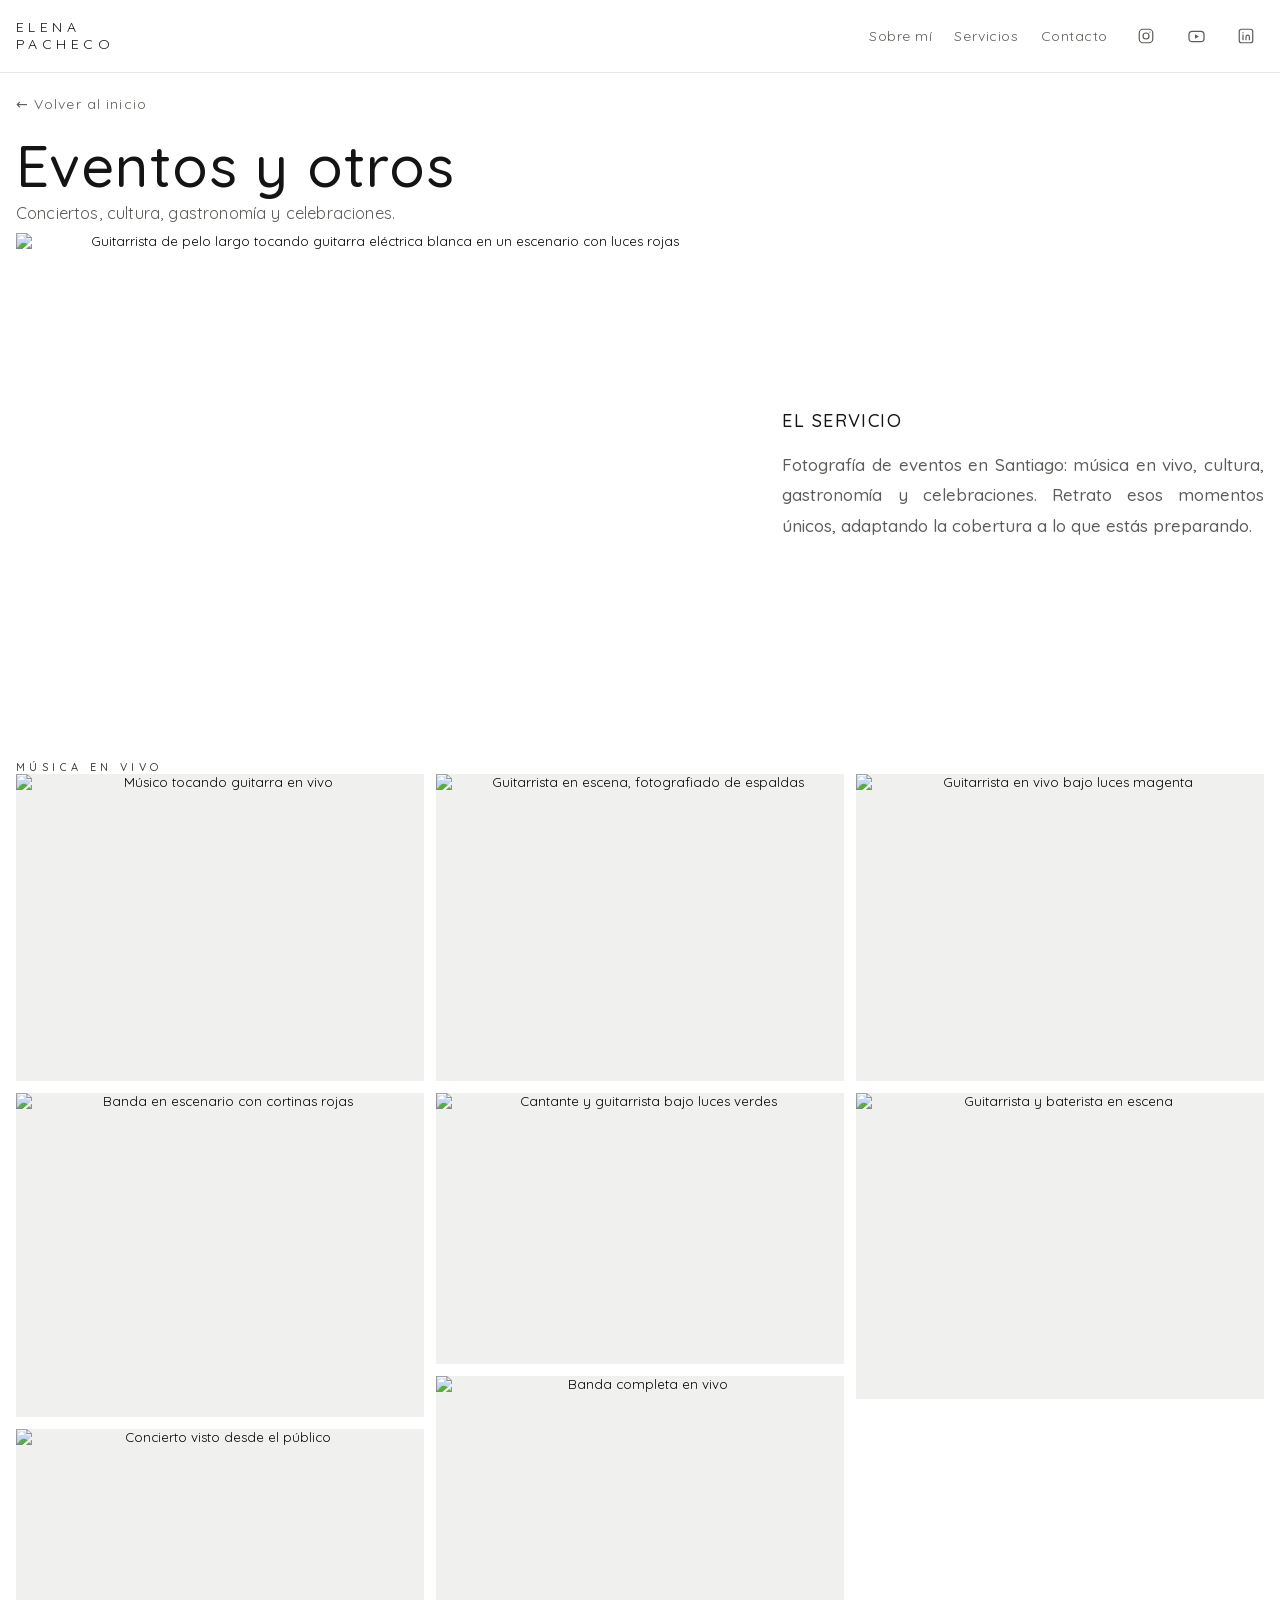
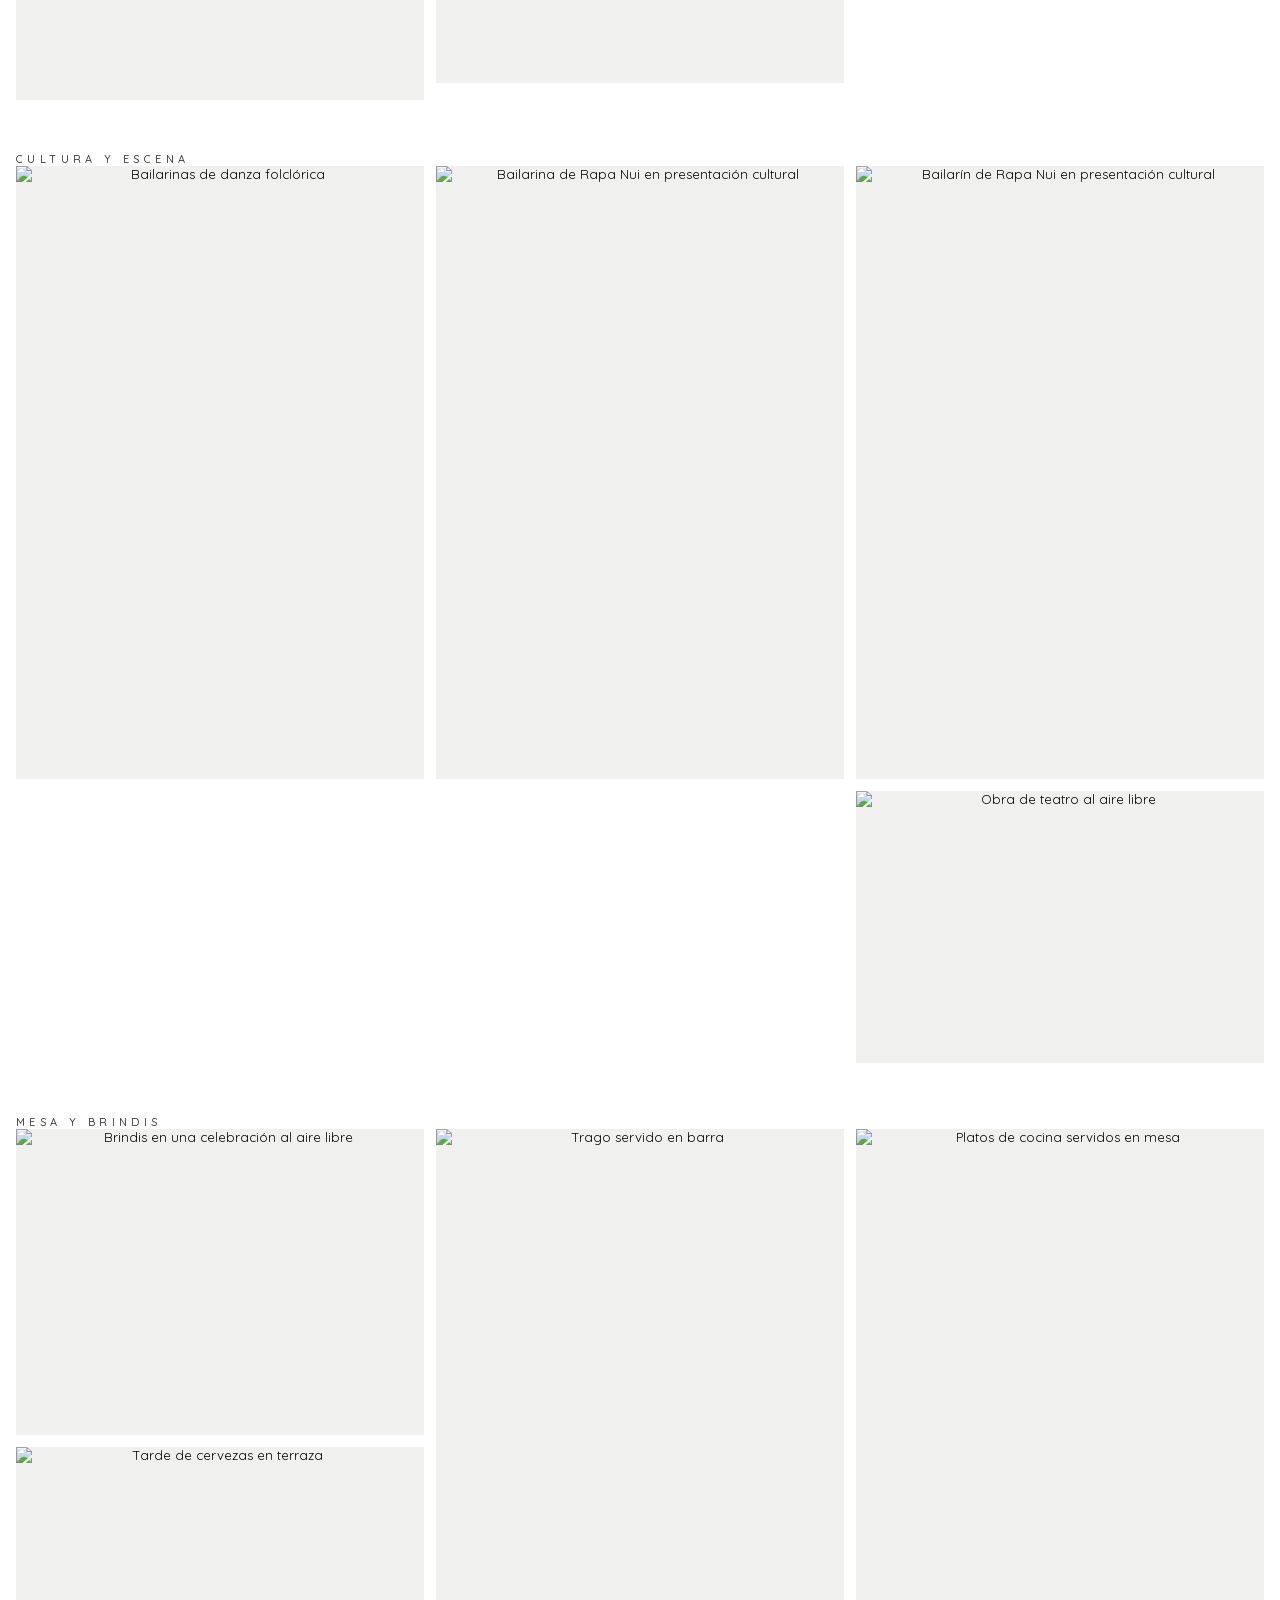
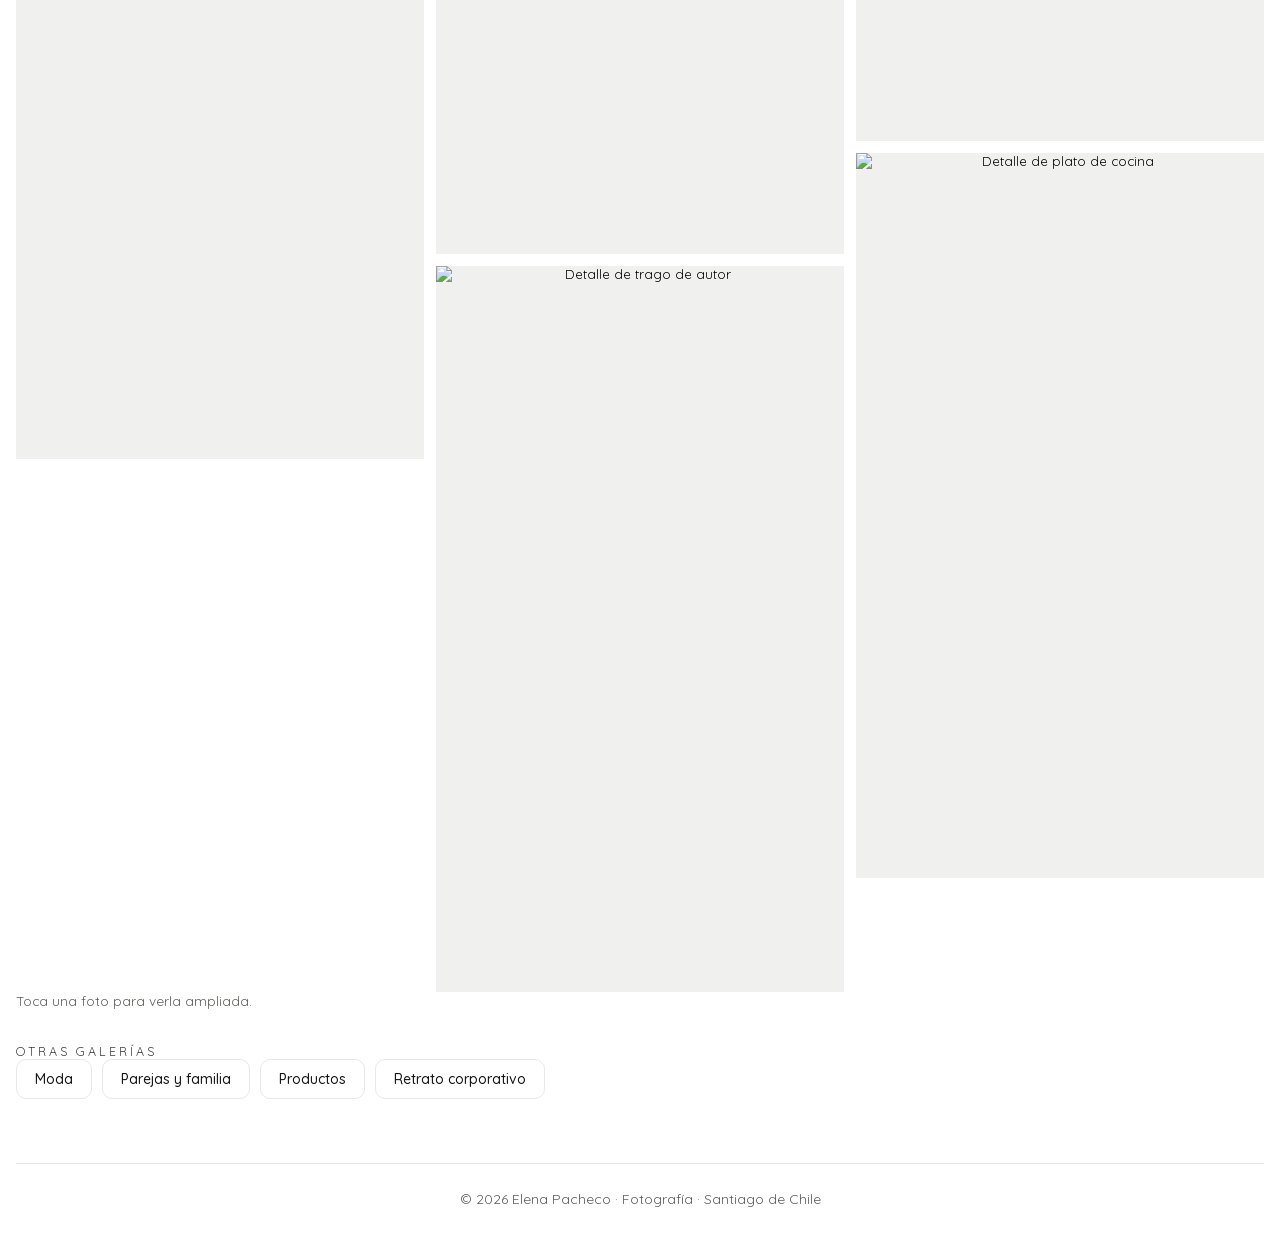
==== eventos.html @ 60c24202 "Add files via upload" ====
<!DOCTYPE html>
<html lang="es">
<head>
<meta charset="utf-8">
<meta name="viewport" content="width=device-width, initial-scale=1">
<title>Elena Pacheco - Fotografía & Video</title>
<link rel="stylesheet" href="style.css">
</head>
<body>
<div class="sitio">
<span class="solo-lectores">Elena Pacheco - Fotografía &amp; Video</span>
<header class="site-header">
    <a class="brand" href="index.html">ELENA<br>PACHECO</a>
    <nav class="site-nav" aria-label="Secciones">
        <a href="index.html#sobre-mi">Sobre mí</a>
        <a href="index.html#servicios">Servicios</a>
        <a href="index.html#contacto">Contacto</a>
    </nav>
    <div class="sociales">
        <a href="https://www.instagram.com/byele.studio/" target="_blank" rel="noreferrer" aria-label="Instagram de Elena (@byele.studio)"><svg width="18" height="18" viewBox="0 0 24 24" fill="none" stroke="currentColor" stroke-width="1.6" aria-hidden="true"><rect x="3" y="3" width="18" height="18" rx="5"/><circle cx="12" cy="12" r="4"/><circle cx="17.2" cy="6.8" r="0.9" fill="currentColor" stroke="none"/></svg></a>
        <a href="https://www.youtube.com/" target="_blank" rel="noreferrer" aria-label="YouTube de Elena"><svg width="19" height="19" viewBox="0 0 24 24" fill="none" stroke="currentColor" stroke-width="1.6" aria-hidden="true"><rect x="2.5" y="5.5" width="19" height="13" rx="4"/><path d="M10.2 9.3v5.4l4.8-2.7z" fill="currentColor" stroke="none"/></svg></a>
        <a href="https://www.linkedin.com/" target="_blank" rel="noreferrer" aria-label="LinkedIn de Elena"><svg width="18" height="18" viewBox="0 0 24 24" fill="none" stroke="currentColor" stroke-width="1.6" aria-hidden="true"><rect x="3" y="3" width="18" height="18" rx="3"/><path d="M8 10.4V17M8 7.6v.1M12 17v-3.6c0-1.5 1-2.5 2.3-2.5s2.2 1 2.2 2.5V17" stroke-linecap="round"/></svg></a>
    </div>
</header>

<main>
<section class="seccion galeria">
    <a class="volver" href="index.html">← Volver al inicio</a>
    <h2 class="galeria-titulo">Eventos y otros</h2>
    <p class="galeria-lema">Conciertos, cultura, gastronomía y celebraciones.</p>
    <div class="galeria-top">
        <button type="button" class="galeria-portada" data-idx="0" aria-label="Ampliar foto principal de Eventos y otros">
            <img src="photos/eventos-portada.jpg" alt="Guitarrista de pelo largo tocando guitarra eléctrica blanca en un escenario con luces rojas" width="2000" height="1333">
        </button>
        <div class="galeria-texto">
            <p class="etiqueta">El servicio</p>
            <p>Fotografía de eventos en Santiago: música en vivo, cultura, gastronomía y celebraciones. Retrato esos momentos únicos, adaptando la cobertura a lo que estás preparando.</p>
        </div>
    </div>
    <div class="collage-grupo">
        <h3 class="galeria-subtitulo">Música en vivo</h3>
        <div class="collage-grid collage-grid--var">
            <button type="button" class="collage-foto cs-a" data-idx="1" aria-label="Ampliar foto 2 de Eventos y otros"><img src="photos/eventos-real-01.jpg" alt="Músico tocando guitarra en vivo" width="1400" height="1051" loading="lazy"></button>
            <button type="button" class="collage-foto cs-b" data-idx="2" aria-label="Ampliar foto 3 de Eventos y otros"><img src="photos/eventos-real-02.jpg" alt="Banda en escenario con cortinas rojas" width="1400" height="1112" loading="lazy"></button>
            <button type="button" class="collage-foto cs-a" data-idx="3" aria-label="Ampliar foto 4 de Eventos y otros"><img src="photos/eventos-real-03.jpg" alt="Concierto visto desde el público" width="1400" height="933" loading="lazy"></button>
            <button type="button" class="collage-foto cs-b" data-idx="4" aria-label="Ampliar foto 5 de Eventos y otros"><img src="photos/eventos-real-04.jpg" alt="Guitarrista en escena, fotografiado de espaldas" width="1400" height="1051" loading="lazy"></button>
            <button type="button" class="collage-foto cs-a" data-idx="5" aria-label="Ampliar foto 6 de Eventos y otros"><img src="photos/eventos-real-05.jpg" alt="Cantante y guitarrista bajo luces verdes" width="1400" height="933" loading="lazy"></button>
            <button type="button" class="collage-foto cs-b" data-idx="6" aria-label="Ampliar foto 7 de Eventos y otros"><img src="photos/eventos-real-06.jpg" alt="Banda completa en vivo" width="1400" height="1051" loading="lazy"></button>
            <button type="button" class="collage-foto cs-a" data-idx="7" aria-label="Ampliar foto 8 de Eventos y otros"><img src="photos/eventos-real-07.jpg" alt="Guitarrista en vivo bajo luces magenta" width="1400" height="1051" loading="lazy"></button>
            <button type="button" class="collage-foto cs-b" data-idx="8" aria-label="Ampliar foto 9 de Eventos y otros"><img src="photos/eventos-real-08.jpg" alt="Guitarrista y baterista en escena" width="1400" height="1051" loading="lazy"></button>
        </div>
    </div>
    <div class="collage-grupo">
        <h3 class="galeria-subtitulo">Cultura y escena</h3>
        <div class="collage-grid collage-grid--var">
            <button type="button" class="collage-foto cs-a" data-idx="9" aria-label="Ampliar foto 10 de Eventos y otros"><img src="photos/eventos-real-13.jpg" alt="Bailarinas de danza folclórica" width="933" height="1400" loading="lazy"></button>
            <button type="button" class="collage-foto cs-b" data-idx="10" aria-label="Ampliar foto 11 de Eventos y otros"><img src="photos/eventos-real-14.jpg" alt="Bailarina de Rapa Nui en presentación cultural" width="933" height="1400" loading="lazy"></button>
            <button type="button" class="collage-foto cs-a" data-idx="11" aria-label="Ampliar foto 12 de Eventos y otros"><img src="photos/eventos-real-15.jpg" alt="Bailarín de Rapa Nui en presentación cultural" width="933" height="1400" loading="lazy"></button>
            <button type="button" class="collage-foto cs-b" data-idx="12" aria-label="Ampliar foto 13 de Eventos y otros"><img src="photos/eventos-real-16.jpg" alt="Obra de teatro al aire libre" width="1400" height="933" loading="lazy"></button>
        </div>
    </div>
    <div class="collage-grupo">
        <h3 class="galeria-subtitulo">Mesa y brindis</h3>
        <div class="collage-grid collage-grid--var">
            <button type="button" class="collage-foto cs-a" data-idx="13" aria-label="Ampliar foto 14 de Eventos y otros"><img src="photos/eventos-real-09.jpg" alt="Brindis en una celebración al aire libre" width="1400" height="1051" loading="lazy"></button>
            <button type="button" class="collage-foto cs-b" data-idx="14" aria-label="Ampliar foto 15 de Eventos y otros"><img src="photos/eventos-real-10.jpg" alt="Tarde de cervezas en terraza" width="933" height="1400" loading="lazy"></button>
            <button type="button" class="collage-foto cs-a" data-idx="15" aria-label="Ampliar foto 16 de Eventos y otros"><img src="photos/eventos-real-11.jpg" alt="Trago servido en barra" width="787" height="1400" loading="lazy"></button>
            <button type="button" class="collage-foto cs-b" data-idx="16" aria-label="Ampliar foto 17 de Eventos y otros"><img src="photos/eventos-real-12.jpg" alt="Detalle de trago de autor" width="787" height="1400" loading="lazy"></button>
            <button type="button" class="collage-foto cr-2a" data-idx="17" aria-label="Ampliar foto 18 de Eventos y otros"><img src="photos/eventos-real-17.jpg" alt="Platos de cocina servidos en mesa" width="933" height="1400" loading="lazy"></button>
            <button type="button" class="collage-foto cr-2b" data-idx="18" aria-label="Ampliar foto 19 de Eventos y otros"><img src="photos/eventos-real-18.jpg" alt="Detalle de plato de cocina" width="788" height="1400" loading="lazy"></button>
        </div>
    </div>
    <p class="caption">Toca una foto para verla ampliada.</p>
    <div class="otras">
        <p class="etiqueta">Otras galerías</p>
        <div class="otras-links">
            <a class="file-button is-compact" data-variant="secondary" href="moda.html">Moda</a>
            <a class="file-button is-compact" data-variant="secondary" href="parejas-y-familia.html">Parejas y familia</a>
            <a class="file-button is-compact" data-variant="secondary" href="productos.html">Productos</a>
            <a class="file-button is-compact" data-variant="secondary" href="retrato-corporativo.html">Retrato corporativo</a>
        </div>
    </div>
</section>
<script>window.GALERIA_FOTOS = [{"src": "photos/eventos-portada.jpg", "alt": "Guitarrista de pelo largo tocando guitarra eléctrica blanca en un escenario con luces rojas"}, {"src": "photos/eventos-real-01.jpg", "alt": "Músico tocando guitarra en vivo"}, {"src": "photos/eventos-real-02.jpg", "alt": "Banda en escenario con cortinas rojas"}, {"src": "photos/eventos-real-03.jpg", "alt": "Concierto visto desde el público"}, {"src": "photos/eventos-real-04.jpg", "alt": "Guitarrista en escena, fotografiado de espaldas"}, {"src": "photos/eventos-real-05.jpg", "alt": "Cantante y guitarrista bajo luces verdes"}, {"src": "photos/eventos-real-06.jpg", "alt": "Banda completa en vivo"}, {"src": "photos/eventos-real-07.jpg", "alt": "Guitarrista en vivo bajo luces magenta"}, {"src": "photos/eventos-real-08.jpg", "alt": "Guitarrista y baterista en escena"}, {"src": "photos/eventos-real-13.jpg", "alt": "Bailarinas de danza folclórica"}, {"src": "photos/eventos-real-14.jpg", "alt": "Bailarina de Rapa Nui en presentación cultural"}, {"src": "photos/eventos-real-15.jpg", "alt": "Bailarín de Rapa Nui en presentación cultural"}, {"src": "photos/eventos-real-16.jpg", "alt": "Obra de teatro al aire libre"}, {"src": "photos/eventos-real-09.jpg", "alt": "Brindis en una celebración al aire libre"}, {"src": "photos/eventos-real-10.jpg", "alt": "Tarde de cervezas en terraza"}, {"src": "photos/eventos-real-11.jpg", "alt": "Trago servido en barra"}, {"src": "photos/eventos-real-12.jpg", "alt": "Detalle de trago de autor"}, {"src": "photos/eventos-real-17.jpg", "alt": "Platos de cocina servidos en mesa"}, {"src": "photos/eventos-real-18.jpg", "alt": "Detalle de plato de cocina"}]; window.GALERIA_NOMBRE = "Eventos y otros";</script>
</main>

<footer class="pie">© 2026 Elena Pacheco · Fotografía · Santiago de Chile</footer>
</div>
<script src="app.js"></script>
</body>
</html>
---- style.css ----
@font-face { font-family: 'Quicksand'; font-style: normal; font-weight: 300; font-display: swap; src: url('./fonts/quicksand-300.woff2') format('woff2'); }
@font-face { font-family: 'Quicksand'; font-style: normal; font-weight: 400; font-display: swap; src: url('./fonts/quicksand-400.woff2') format('woff2'); }
@font-face { font-family: 'Quicksand'; font-style: normal; font-weight: 500; font-display: swap; src: url('./fonts/quicksand-500.woff2') format('woff2'); }
@font-face { font-family: 'Quicksand'; font-style: normal; font-weight: 600; font-display: swap; src: url('./fonts/quicksand-600.woff2') format('woff2'); }
/* Elena Pacheco — maqueta de portafolio. Tema claro, minimalista y elegante (a pedido de Elena). */
:root {
    --ds-page: #ffffff;
    --ds-raised: #ffffff;
    --ds-ink: #141414;
    --ds-ink-2: #5c5c58;
    --ds-ink-3: #94948e;
    --ds-ink-4: #c9c9c3;
    --ds-hairline: #e8e8e4;
    --ds-teal: #3d3d3a;
    --ds-control: #ffffff;
    --ds-hover: #f5f5f2;
    --ambar: #3d3d3a;
    --ambar-suave: #232320;
}

html, body, #root { margin: 0; min-height: 100%; }
html, body { overflow-x: hidden; }
body { background: var(--ds-page); color: var(--ds-ink); font-family: 'Quicksand', 'Century Gothic', 'Futura', ui-rounded, system-ui, sans-serif; }
input, textarea, button, select { font-family: inherit; }
html { scroll-behavior: smooth; }

.solo-lectores {
    position: absolute; width: 1px; height: 1px; overflow: hidden;
    clip: rect(0 0 0 0); white-space: nowrap;
}

.sitio {
    color: var(--ds-ink);
    --ds-font-text: 'Quicksand', 'Century Gothic', 'Futura', ui-rounded, system-ui, sans-serif;
    --ds-font-display: 'Quicksand', 'Century Gothic', 'Futura', ui-rounded, system-ui, sans-serif;
    width: 100vw; margin-left: calc(50% - 50vw); margin-right: calc(50% - 50vw);
    padding: 0 16px; box-sizing: border-box;
}
.sitio * { font-family: 'Quicksand', 'Century Gothic', 'Futura', ui-rounded, system-ui, sans-serif; }

/* ---------- Header ---------- */
.site-header {
    position: sticky; top: 0; z-index: 30;
    display: flex; align-items: center; gap: 20px; flex-wrap: wrap;
    padding: 14px 16px;
    margin: -14px 0 0;
    width: 100vw; margin-left: calc(50% - 50vw); margin-right: calc(50% - 50vw);
    box-sizing: border-box;
    background: rgba(255, 255, 255, 0.88);
    backdrop-filter: blur(10px);
    -webkit-backdrop-filter: blur(10px);
    border-bottom: 1px solid var(--ds-hairline);
}
.brand {
    font-family: var(--ds-font-text);
    font-weight: 400; font-size: 14px; line-height: 1.25;
    letter-spacing: 0.32em; text-transform: uppercase;
    color: var(--ds-ink); text-decoration: none;
}
.site-nav { display: flex; gap: 22px; flex-wrap: wrap; margin-left: auto; }
.site-nav a {
    color: var(--ds-ink-2); text-decoration: none; font-size: 14px;
    letter-spacing: 0.04em; padding: 6px 0;
    display: inline-flex; align-items: center; min-height: 32px;
    transition: color 160ms ease;
}
.site-nav a:hover { color: var(--ambar-suave); }
.sociales { display: flex; gap: 14px; align-items: center; }
.sociales a {
    color: var(--ds-ink-2); display: inline-flex; align-items: center; justify-content: center;
    width: 36px; height: 36px; border-radius: 50%;
    transition: color 160ms ease, border-color 160ms ease;
}
.sociales a:hover { color: var(--ambar-suave); }

/* ---------- Hero ---------- */
.hero {
    position: relative; overflow: hidden;
    width: 100vw; margin-left: calc(50% - 50vw); margin-right: calc(50% - 50vw);
    height: 640px;
    border-radius: 0;
    background: #000;
}
.hero-video {
    position: absolute; inset: 0; width: 100%; height: 100%;
    object-fit: cover; display: block;
}
.hero-degradado {
    position: absolute; inset: 0;
    background: linear-gradient(100deg, rgba(6, 5, 4, 0.88) 0%, rgba(6, 5, 4, 0.55) 38%, rgba(6, 5, 4, 0.08) 70%),
                linear-gradient(0deg, rgba(6, 5, 4, 0.55) 0%, rgba(6, 5, 4, 0) 40%);
}
.esquina { position: absolute; width: 22px; height: 22px; border: 1px solid rgba(239, 233, 224, 0.55); }
.esquina.e1 { left: 22px; top: 84px; border-right: none; border-bottom: none; }
.esquina.e2 { left: 22px; bottom: 26px; border-right: none; border-top: none; }
.hero-contenido {
    position: absolute; left: 58px; bottom: 0; top: 0;
    display: flex; flex-direction: column; justify-content: center; gap: 18px;
    max-width: 70%;
}
.hero-etiqueta {
    margin: 0;
    font-size: 12px; letter-spacing: 0.42em; text-transform: uppercase;
    color: rgba(217, 164, 91, 0.95);
}
.hero-titulo {
    margin: 0;
    font-family: var(--ds-font-text); font-weight: 350;
    font-size: clamp(46px, 7vw, 76px); line-height: 1.12;
    letter-spacing: 0.01em;
    color: #f3eee6;
}
.hero-sub {
    margin: 0;
    font-family: var(--ds-font-display); font-weight: 300;
    font-size: clamp(20px, 3vw, 30px); line-height: 1.4; letter-spacing: 0.06em;
    color: rgba(243, 238, 230, 0.95);
}
.hero-tagline {
    margin: 0;
    font-size: 14px; line-height: 1.7; letter-spacing: 0.04em;
    color: rgba(243, 238, 230, 0.72);
}

/* ---------- Secciones ---------- */
.seccion { margin-top: 54px; scroll-margin-top: 92px; }
.etiqueta {
    margin: 0 0 8px;
    font-size: 12.5px; letter-spacing: 0.24em; text-transform: uppercase;
    color: var(--ambar);
}
.seccion-titulo {
    margin: 0 0 22px;
    font-family: var(--ds-font-text); font-weight: 500;
    font-size: clamp(32px, 3.4vw, 38px); letter-spacing: 0.02em;
    color: var(--ds-ink);
}

/* ---------- Tarjetas de categorías ---------- */
.tarjetas {
    display: grid; grid-template-columns: repeat(12, 1fr); grid-auto-rows: 84px; gap: 14px;
    width: 100vw; margin-left: calc(50% - 50vw); margin-right: calc(50% - 50vw);
    padding: 0 16px; box-sizing: border-box;
}
.tarjeta {
    position: relative; display: block; overflow: hidden;
    border-radius: 14px;
    background: #f0f0ee; text-decoration: none;
    border: none;
    transition: transform 220ms ease;
}
/* Collage de 5 tarjetas: destacada grande + 4 cuartos */
.tarjeta:nth-child(1) { grid-column: span 6; grid-row: span 8; }
.tarjeta:nth-child(n+2) { grid-column: span 3; grid-row: span 4; }
.tarjeta:hover { transform: translateY(-4px); }
.tarjeta img { position: absolute; inset: 0; width: 100%; height: 100%; object-fit: cover; }
.tarjeta-sombra {
    position: absolute; inset: 0;
    background: linear-gradient(0deg, rgba(5, 4, 3, 0.72) 0%, rgba(5, 4, 3, 0.1) 45%, rgba(5, 4, 3, 0) 70%);
}
.tarjeta-nombre {
    position: absolute; left: 14px; bottom: 12px; right: 34px;
    font-size: 15px; letter-spacing: 0.06em; color: #f3eee6;
}
.tarjeta-flecha { position: absolute; right: 14px; bottom: 12px; color: #f0efec; font-size: 15px; }

.banda {
    position: relative; overflow: hidden; margin-top: 54px;
    width: 100vw; margin-left: calc(50% - 50vw); margin-right: calc(50% - 50vw);
    height: 440px;
}
.banda img { position: absolute; inset: 0; width: 100%; height: 100%; object-fit: cover; display: block; }
.banda-degradado {
    position: absolute; inset: 0;
    background: linear-gradient(0deg, rgba(6, 5, 4, 0.55) 0%, rgba(6, 5, 4, 0.18) 55%, rgba(6, 5, 4, 0.35) 100%);
}
.banda-texto {
    position: absolute; inset: 0; margin: 0;
    display: flex; align-items: center; justify-content: center; text-align: center;
    padding: 0 24px;
    font-family: var(--ds-font-display); font-weight: 300;
    font-size: clamp(24px, 4vw, 40px); line-height: 1.4; letter-spacing: 0.03em;
    color: #f3eee6;
}

/* ---------- Colección destacada (mini collage) ---------- */
.collage {
    display: grid; grid-template-columns: 2fr 3fr 2fr; grid-template-rows: repeat(2, clamp(220px, 26vw, 430px)); gap: 10px;
    width: 100vw; margin-left: calc(50% - 50vw); margin-right: calc(50% - 50vw);
    padding: 0 16px; box-sizing: border-box;
}
.collage img { width: 100%; height: 100%; object-fit: cover; display: block; border-radius: 0; }
.collage img:nth-child(1) { grid-column: 1; grid-row: 1 / 3; }
.collage img:nth-child(2) { grid-column: 2; grid-row: 1; }
.collage img:nth-child(3) { grid-column: 2; grid-row: 2; }
.collage img:nth-child(4) { grid-column: 3; grid-row: 1 / 3; }

/* ---------- Sobre mí ---------- */
.sobre-mi { display: grid; grid-template-columns: minmax(0, 360px) minmax(0, 520px); gap: 72px; align-items: center; justify-content: center; padding: 0 24px; }
.sobre-mi-texto { max-width: 520px; }
.sobre-mi-foto img { width: 100%; aspect-ratio: 4 / 5; object-fit: cover; border-radius: 0; display: block; }
.sobre-mi-texto p { color: var(--ds-ink-2); font-size: 16.5px; line-height: 1.8; text-align: justify; hyphens: auto; }
.sobre-mi-texto .seccion-titulo { margin-bottom: 14px; }
.nota-muestra { color: var(--ambar) !important; font-size: 12.5px !important; letter-spacing: 0.04em; }

/* ---------- Contacto ---------- */
.contacto { border-top: 1px solid var(--ds-hairline); padding-top: 40px; }
.contacto-titulo {
    margin: 0 0 24px;
    font-family: var(--ds-font-text); font-weight: 350;
    font-size: clamp(36px, 6vw, 56px); line-height: 1.18;
    letter-spacing: 0.01em;
}
.contacto-grid { display: grid; grid-template-columns: 1.05fr 0.95fr; gap: 56px; align-items: start; }
.contacto-intro { margin: 0 0 20px; color: var(--ds-ink-2); font-size: 16px; line-height: 1.75; text-align: justify; hyphens: auto; }
.contacto-datos { margin-bottom: 26px; border-top: 1px solid var(--ds-hairline); }
.contacto-fila {
    display: flex; gap: 18px; padding: 13px 2px;
    border-bottom: 1px solid var(--ds-hairline);
    color: var(--ds-ink); font-size: 15px;
}
.contacto-label {
    min-width: 110px; color: var(--ds-ink-2);
    font-size: 12px; letter-spacing: 0.22em; text-transform: uppercase;
    padding-top: 3px;
}
.contacto-mail { color: inherit; text-decoration-color: var(--ds-hairline); }
.contacto-mail:hover { color: var(--ambar-suave); }
.contacto-form { display: grid; gap: 14px; }
.campo label {
    display: block; margin-bottom: 6px;
    color: var(--ds-ink-2); font-size: 12px; letter-spacing: 0.22em; text-transform: uppercase;
}
.campo input, .campo textarea {
    width: 100%; box-sizing: border-box;
    border: 1px solid var(--ds-hairline); border-radius: 8px;
    background: #fff; color: var(--ds-ink);
    font: inherit; font-size: 15px; padding: 11px 13px;
}
.campo input:focus, .campo textarea:focus { outline: none; border-color: var(--ambar); }
.campo textarea { resize: vertical; }
.contacto-enviar { margin-top: 4px; justify-self: start; }
.contacto-ok { margin: 2px 0 0; color: var(--ambar-suave); font-size: 14px; }

/* ---------- Mockup celular Instagram ---------- */
.contacto-instagram { text-align: center; }
.fono {
    display: block; width: min(420px, 100%); margin: 0 auto; box-sizing: border-box;
    background: #fff; border: 2px solid #191919; border-radius: 38px;
    padding: 12px 12px 16px; position: relative;
    box-shadow: 0 22px 44px rgba(0, 0, 0, 0.14);
    text-decoration: none; color: inherit;
    transition: transform 0.25s ease, box-shadow 0.25s ease;
}
.fono:hover { transform: translateY(-4px); box-shadow: 0 28px 52px rgba(0, 0, 0, 0.18); }
.fono-muesca {
    width: 96px; height: 20px; margin: -12px auto 10px;
    background: #191919; border-radius: 0 0 14px 14px;
}
.ig { font-size: 11px; text-align: left; }
.ig-top {
    text-align: center; font-weight: 600; font-size: 12px;
    padding: 4px 4px 10px; border-bottom: 1px solid var(--ds-hairline);
}
.ig-handle em { font-style: normal; font-weight: 400; color: var(--ds-ink-2); }
.ig-perfil { display: flex; align-items: center; gap: 16px; padding: 12px 8px; }
.ig-avatar { width: 56px; height: 56px; border-radius: 50%; object-fit: cover; display: block; }
.ig-stats { flex: 1; display: flex; justify-content: space-between; text-align: center; }
.ig-stats span { display: flex; flex-direction: column; gap: 1px; font-size: 10px; color: var(--ds-ink-2); }
.ig-stats strong { font-size: 12px; color: var(--ds-ink); font-weight: 600; }
.ig-bio { margin: 0; padding: 0 8px 10px; font-size: 10.5px; line-height: 1.5; color: var(--ds-ink); }
.ig-botones { display: flex; gap: 6px; padding: 0 8px 12px; }
.ig-boton {
    flex: 1; text-align: center; padding: 6px 0; border-radius: 8px;
    background: #efefef; font-weight: 600; font-size: 10.5px; color: var(--ds-ink);
}
.ig-boton-primario { background: #0095f6; color: #fff; }
.ig-grid { display: grid; grid-template-columns: repeat(3, 1fr); gap: 2px; border-radius: 12px; overflow: hidden; }
.ig-grid img { width: 100%; aspect-ratio: 1; object-fit: cover; display: block; }
.ig-caption { margin-top: 14px; color: var(--ds-ink-2); font-size: 12.5px; letter-spacing: 0.04em; }

/* ---------- Galerías ---------- */
.galeria { margin-top: 34px; }
.volver {
    display: inline-block; margin-bottom: 18px;
    color: var(--ds-ink-2); text-decoration: none; font-size: 14px; letter-spacing: 0.08em;
}
.volver:hover { color: var(--ambar-suave); }
.galeria-titulo {
    margin: 0;
    font-family: var(--ds-font-text); font-weight: 500;
    font-size: clamp(38px, 5vw, 58px); letter-spacing: 0.02em;
    line-height: 1.22;
}
.galeria-lema { margin: 8px 0 24px; color: var(--ds-ink-2); font-size: 16.5px; letter-spacing: 0.01em; }
.galeria-top {
    display: grid; grid-template-columns: minmax(0, 3fr) minmax(0, 2fr);
    gap: 44px; align-items: center; margin: 10px 0 46px;
}
.galeria-portada {
    margin: 0; padding: 0; border: none; width: 100%;
    display: flex; justify-content: center; cursor: zoom-in; background: transparent;
}
.galeria-portada img { width: 100%; height: auto; max-height: 620px; object-fit: contain; display: block; }
.galeria-texto { margin: 0; max-width: 560px; }
.galeria-texto p { color: var(--ds-ink-2); font-size: 17px; font-weight: 500; line-height: 1.8; text-align: justify; hyphens: auto; }
.galeria-texto .etiqueta { font-size: 18px; letter-spacing: 0.08em; font-weight: 500; text-align: left; color: var(--grafito); margin: 0 0 10px; }
.collage-grid {
    display: block; column-count: 3; column-gap: 12px;
    width: 100vw; margin-left: calc(50% - 50vw); margin-right: calc(50% - 50vw);
    padding: 0 16px; box-sizing: border-box;
}
.collage-foto { display: block; padding: 0; border: none; background: #f0f0ee; cursor: zoom-in; width: 100%; height: auto; margin: 0 0 12px; break-inside: avoid; }
.collage-foto img, .collage-grid > img { width: 100%; height: auto; display: block; border-radius: 0; }

.lightbox {
    position: absolute; inset: 0; z-index: 60;
    background: rgba(8, 8, 8, 0.93);
    display: flex; align-items: center; justify-content: center;
    cursor: zoom-out;
}
.lightbox img { max-width: 92vw; max-height: none; width: auto; height: auto; object-fit: contain; cursor: default; display: block; }
.lightbox-marco { position: relative; max-width: 92vw; }
.lightbox-marco img { max-width: 88vw; max-height: 560px; object-fit: contain; }
.lightbox-cerrar {
    position: absolute; top: 8px; right: 8px; z-index: 2;
    background: rgba(8, 8, 8, 0.55); border: none; border-radius: 50%;
    color: #f3eee6; font-size: 22px; line-height: 1;
    width: 38px; height: 38px; cursor: pointer; padding: 0;
}
.lightbox-cerrar:hover { background: rgba(8, 8, 8, 0.8); }
.lightbox-flecha {
    position: absolute; top: 50%; transform: translateY(-50%); z-index: 2;
    background: rgba(8, 8, 8, 0.45); border: none; border-radius: 50%;
    color: #f3eee6; font-size: 26px; line-height: 1;
    width: 38px; height: 38px; cursor: pointer; padding: 0;
}
.lightbox-flecha:hover { background: rgba(8, 8, 8, 0.7); }
.lightbox-prev { left: 6px; }
.lightbox-next { right: 6px; }

.otras { margin-top: 34px; }
.otras-links { display: flex; flex-wrap: wrap; gap: 10px; }
.otras-links .file-button {
    background: #ffffff; color: var(--ds-ink);
    border: 1px solid var(--ds-hairline); text-decoration: none;
}
.otras-links .file-button:hover { border-color: var(--ambar); color: var(--ambar-suave); background: #f0f0ee; }

/* ---------- Responsive ---------- */
@media (max-width: 420px) {
    .hero-titulo { font-size: 29px; letter-spacing: 0.09em; }
    .contacto-titulo { letter-spacing: 0.04em; }
}

@media (max-width: 767px) {
    .site-header { gap: 10px; padding: 14px 10px; }
    .sitio { padding: 0 10px; }
    .site-nav { order: 3; width: 100%; gap: 18px; margin-left: 0; }
    .site-nav a { min-height: 44px; }
    .hero { width: 100vw; margin-left: calc(50% - 50vw); margin-right: calc(50% - 50vw); height: 540px; }
    .esquina.e1 { top: 22px; }
    .hero-contenido { left: 24px; right: 16px; max-width: none; }
    .tarjetas { grid-template-columns: repeat(2, 1fr); grid-auto-rows: auto; padding: 0 10px; }
    .tarjeta:nth-child(n) { grid-column: auto; grid-row: auto; aspect-ratio: 3 / 4; }
    .tarjeta:nth-child(1) { grid-column: span 2; aspect-ratio: 16 / 10; }
    .banda { height: 300px; }
    .lightbox-marco img { max-width: 92vw; max-height: 460px; }
    .galeria-top { grid-template-columns: 1fr; gap: 22px; margin-bottom: 34px; }
    .galeria-portada img { max-height: 520px; }
    .collage-grid { column-count: 2; column-gap: 8px; padding: 0 10px; }
    .collage-foto { margin: 0 0 8px; }
    .tarjeta-nombre { font-size: 13px; left: 10px; bottom: 10px; right: 26px; }
    .tarjeta-flecha { right: 10px; bottom: 10px; }
    .sobre-mi { grid-template-columns: 1fr; gap: 18px; padding: 0 26px; }
    .sobre-mi-foto { max-width: 74%; margin: 0 auto; }
    .collage { grid-template-columns: 2fr 3fr; grid-template-rows: 170px 170px auto; width: 100vw; margin-left: calc(50% - 50vw); margin-right: calc(50% - 50vw); padding: 0 10px; box-sizing: border-box; gap: 8px; }
    .collage img:nth-child(1) { grid-column: 1; grid-row: 1 / 3; }
    .collage img:nth-child(2) { grid-column: 2; grid-row: 1; }
    .collage img:nth-child(3) { grid-column: 2; grid-row: 2; }
    .collage img:nth-child(4) { grid-column: 1 / 3; grid-row: 3; height: auto; aspect-ratio: 4 / 5; object-position: 50% 25%; }
    .contacto-label { min-width: 86px; }
    .contacto-grid { grid-template-columns: 1fr; gap: 40px; }
}

.galeria-subtitulo {
    margin: 0 0 18px;
    font-size: 11px; letter-spacing: 0.4em; text-transform: uppercase;
    font-weight: 500; color: var(--ambar);
}
.collage-grupo + .collage-grupo { margin-top: 52px; }

/* Mosaico de galería: columnas tipo collage, cada foto completa en su proporción original */

.ig-captura { display: block; width: 100%; border-radius: 26px; }


/* ---------- Reemplazos de componentes (versión estática) ---------- */
.sitio p, .sitio h1, .sitio h2, .sitio h3 { margin: 0; }
.sobre-mi-texto p + p { margin-top: 12px; }
.galeria-texto p + p { margin-top: 12px; }
.solo-lectores { position: absolute; width: 1px; height: 1px; overflow: hidden; clip: rect(0 0 0 0); white-space: nowrap; }
.file-button {
    display: inline-block; padding: 13px 24px; border-radius: 10px;
    background: #141414; color: #ffffff; font-size: 15px; font-weight: 500;
    border: 1px solid #141414; cursor: pointer; text-decoration: none;
    font-family: inherit;
}
.file-button:hover { background: #232320; }
.file-button.is-compact { padding: 10px 18px; font-size: 14px; }
.otras-links .file-button { background: #ffffff; color: #141414; border: 1px solid #e8e8e4; }
.otras-links .file-button:hover { border-color: #3d3d3a; color: #232320; background: #f0f0ee; }
.caption { color: #5c5c58; font-size: 13.5px; margin-top: 18px; }
.pie {
    margin-top: 64px; padding: 26px 16px; text-align: center;
    color: #5c5c58; font-size: 14px; border-top: 1px solid #e8e8e4;
}
.contacto-mail { word-break: break-word; }
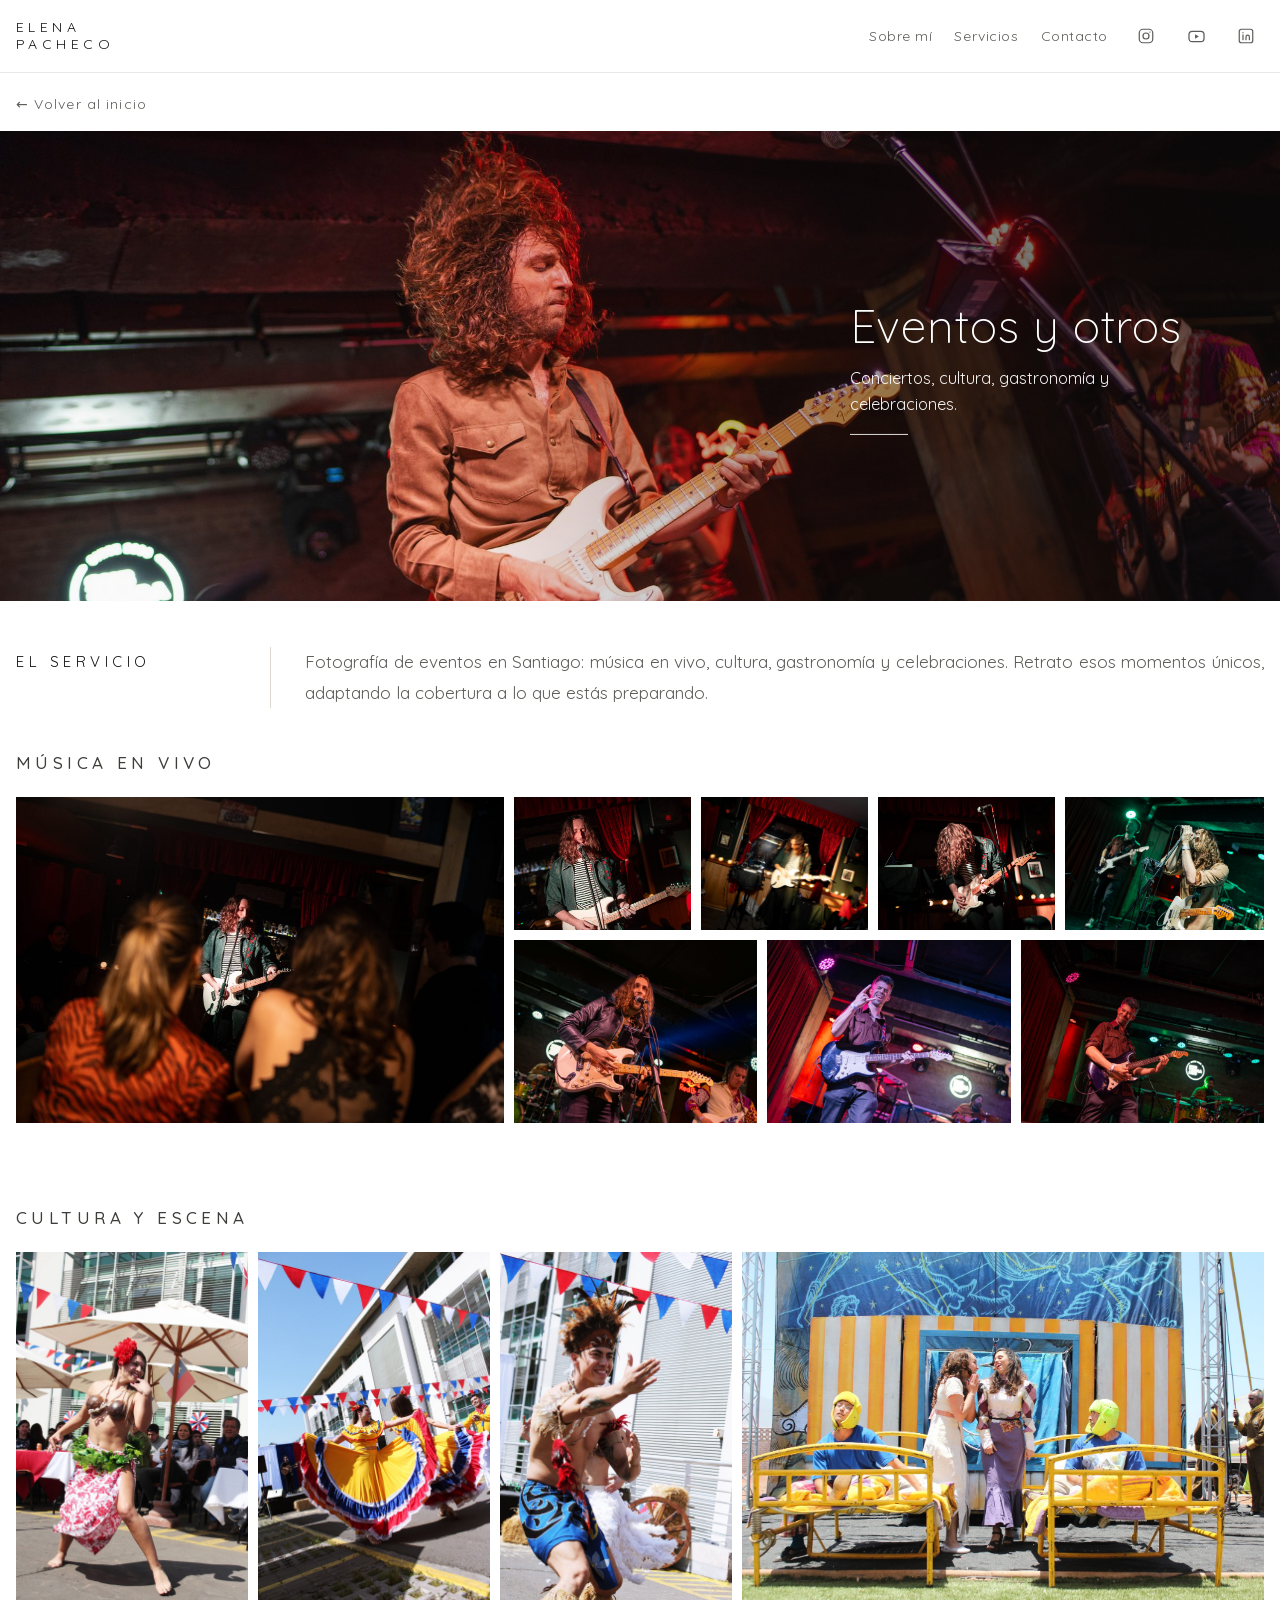
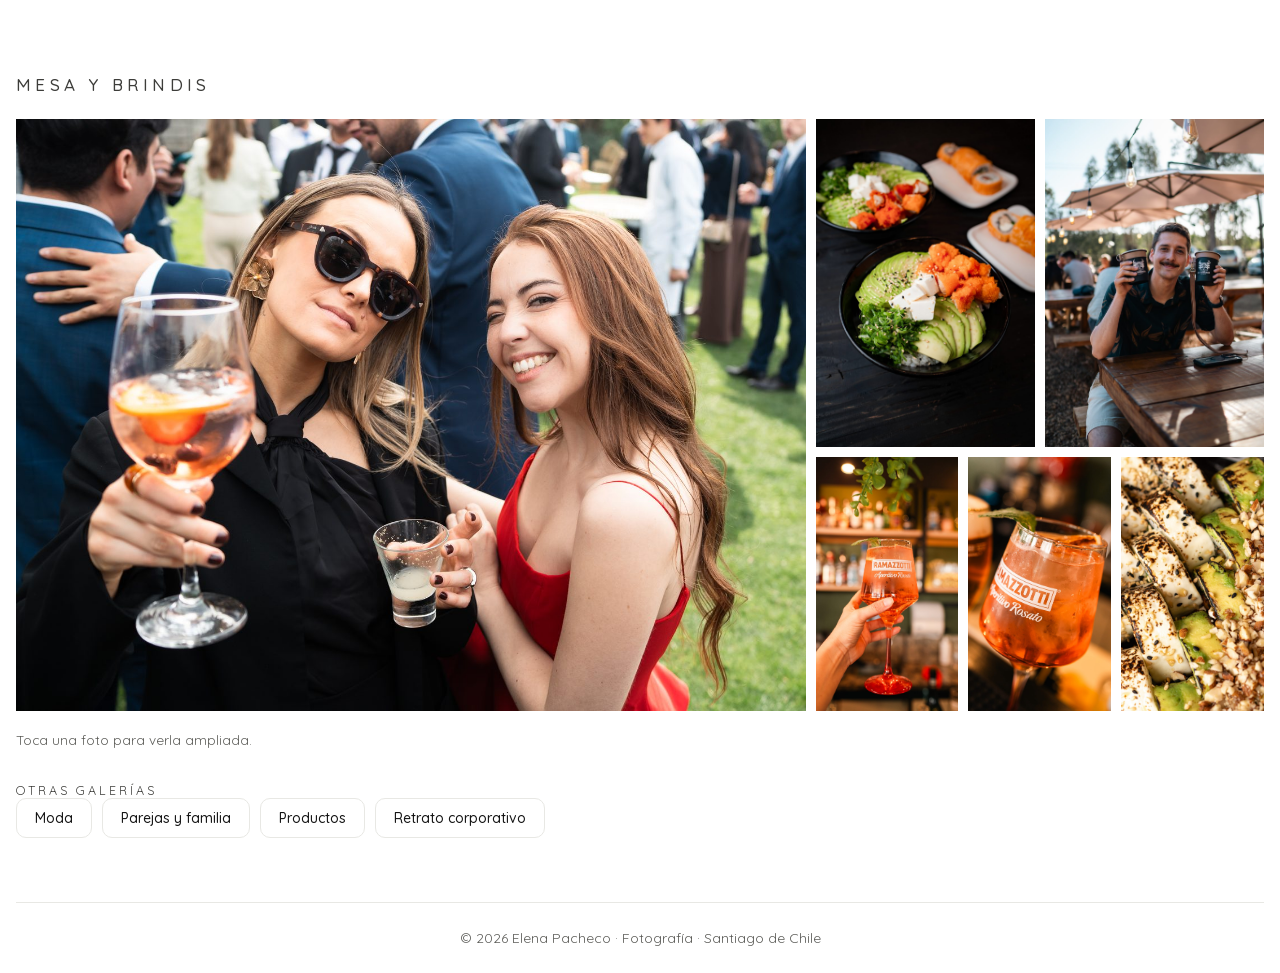
==== commit c5191331: "Add files via upload" ====
--- a/eventos.html
+++ b/eventos.html
@@ -24,51 +24,58 @@
 </header>
 
 <main>
-<section class="seccion galeria">
+<section class="seccion galeria editorial">
     <a class="volver" href="index.html">← Volver al inicio</a>
-    <h2 class="galeria-titulo">Eventos y otros</h2>
-    <p class="galeria-lema">Conciertos, cultura, gastronomía y celebraciones.</p>
-    <div class="galeria-top">
-        <button type="button" class="galeria-portada" data-idx="0" aria-label="Ampliar foto principal de Eventos y otros">
-            <img src="photos/eventos-portada.jpg" alt="Guitarrista de pelo largo tocando guitarra eléctrica blanca en un escenario con luces rojas" width="2000" height="1333">
-        </button>
-        <div class="galeria-texto">
-            <p class="etiqueta">El servicio</p>
-            <p>Fotografía de eventos en Santiago: música en vivo, cultura, gastronomía y celebraciones. Retrato esos momentos únicos, adaptando la cobertura a lo que estás preparando.</p>
+    <div class="galeria-banner">
+        <img src="photos/eventos-portada.jpg" alt="Guitarrista de pelo largo tocando guitarra eléctrica blanca en un escenario con luces rojas">
+        <span class="galeria-banner-degradado"></span>
+        <div class="galeria-banner-texto">
+            <h2>Eventos y otros</h2>
+            <p>Conciertos, cultura, gastronomía y celebraciones.</p>
         </div>
     </div>
-    <div class="collage-grupo">
-        <h3 class="galeria-subtitulo">Música en vivo</h3>
-        <div class="collage-grid collage-grid--var">
-            <button type="button" class="collage-foto cs-a" data-idx="1" aria-label="Ampliar foto 2 de Eventos y otros"><img src="photos/eventos-real-01.jpg" alt="Músico tocando guitarra en vivo" width="1400" height="1051" loading="lazy"></button>
-            <button type="button" class="collage-foto cs-b" data-idx="2" aria-label="Ampliar foto 3 de Eventos y otros"><img src="photos/eventos-real-02.jpg" alt="Banda en escenario con cortinas rojas" width="1400" height="1112" loading="lazy"></button>
-            <button type="button" class="collage-foto cs-a" data-idx="3" aria-label="Ampliar foto 4 de Eventos y otros"><img src="photos/eventos-real-03.jpg" alt="Concierto visto desde el público" width="1400" height="933" loading="lazy"></button>
-            <button type="button" class="collage-foto cs-b" data-idx="4" aria-label="Ampliar foto 5 de Eventos y otros"><img src="photos/eventos-real-04.jpg" alt="Guitarrista en escena, fotografiado de espaldas" width="1400" height="1051" loading="lazy"></button>
-            <button type="button" class="collage-foto cs-a" data-idx="5" aria-label="Ampliar foto 6 de Eventos y otros"><img src="photos/eventos-real-05.jpg" alt="Cantante y guitarrista bajo luces verdes" width="1400" height="933" loading="lazy"></button>
-            <button type="button" class="collage-foto cs-b" data-idx="6" aria-label="Ampliar foto 7 de Eventos y otros"><img src="photos/eventos-real-06.jpg" alt="Banda completa en vivo" width="1400" height="1051" loading="lazy"></button>
-            <button type="button" class="collage-foto cs-a" data-idx="7" aria-label="Ampliar foto 8 de Eventos y otros"><img src="photos/eventos-real-07.jpg" alt="Guitarrista en vivo bajo luces magenta" width="1400" height="1051" loading="lazy"></button>
-            <button type="button" class="collage-foto cs-b" data-idx="8" aria-label="Ampliar foto 9 de Eventos y otros"><img src="photos/eventos-real-08.jpg" alt="Guitarrista y baterista en escena" width="1400" height="1051" loading="lazy"></button>
+    <div class="galeria-servicio">
+        <p class="etiqueta">El servicio</p>
+        <p class="galeria-servicio-texto">Fotografía de eventos en Santiago: música en vivo, cultura, gastronomía y celebraciones. Retrato esos momentos únicos, adaptando la cobertura a lo que estás preparando.</p>
+    </div>
+<h3 class="galeria-subtitulo">Música en vivo</h3>
+        <div class="collage-grid">
+        <div class="collage-duo">
+        <button type="button" class="collage-foto collage-foto--grande" data-idx="2" aria-label="Ampliar foto 3 de Eventos y otros" style="--ar:1.5005"><img src="photos/eventos-real-03.jpg" alt="Concierto visto desde el público" width="1400" height="933" loading="lazy"></button>
+        <div class="collage-col">
+            <button type="button" class="collage-foto" data-idx="0" aria-label="Ampliar foto principal de Eventos y otros" style="--ar:1.3321"><img src="photos/eventos-real-01.jpg" alt="Músico tocando guitarra en vivo" width="1400" height="1051" loading="lazy"></button>
+            <button type="button" class="collage-foto" data-idx="1" aria-label="Ampliar foto 2 de Eventos y otros" style="--ar:1.259"><img src="photos/eventos-real-02.jpg" alt="Banda en escenario con cortinas rojas" width="1400" height="1112" loading="lazy"></button>
+            <button type="button" class="collage-foto" data-idx="3" aria-label="Ampliar foto 4 de Eventos y otros" style="--ar:1.3321"><img src="photos/eventos-real-04.jpg" alt="Guitarrista en escena, fotografiado de espaldas" width="1400" height="1051" loading="lazy"></button>
+            <button type="button" class="collage-foto" data-idx="4" aria-label="Ampliar foto 5 de Eventos y otros" style="--ar:1.5005"><img src="photos/eventos-real-05.jpg" alt="Cantante y guitarrista bajo luces verdes" width="1400" height="933" loading="lazy"></button>
+            <button type="button" class="collage-foto" data-idx="5" aria-label="Ampliar foto 6 de Eventos y otros" style="--ar:1.3321"><img src="photos/eventos-real-06.jpg" alt="Banda completa en vivo" width="1400" height="1051" loading="lazy"></button>
+            <button type="button" class="collage-foto" data-idx="6" aria-label="Ampliar foto 7 de Eventos y otros" style="--ar:1.3321"><img src="photos/eventos-real-07.jpg" alt="Guitarrista en vivo bajo luces magenta" width="1400" height="1051" loading="lazy"></button>
+            <button type="button" class="collage-foto" data-idx="7" aria-label="Ampliar foto 8 de Eventos y otros" style="--ar:1.3321"><img src="photos/eventos-real-08.jpg" alt="Guitarrista y baterista en escena" width="1400" height="1051" loading="lazy"></button>
+        </div>
         </div>
     </div>
     <div class="collage-grupo">
         <h3 class="galeria-subtitulo">Cultura y escena</h3>
-        <div class="collage-grid collage-grid--var">
-            <button type="button" class="collage-foto cs-a" data-idx="9" aria-label="Ampliar foto 10 de Eventos y otros"><img src="photos/eventos-real-13.jpg" alt="Bailarinas de danza folclórica" width="933" height="1400" loading="lazy"></button>
-            <button type="button" class="collage-foto cs-b" data-idx="10" aria-label="Ampliar foto 11 de Eventos y otros"><img src="photos/eventos-real-14.jpg" alt="Bailarina de Rapa Nui en presentación cultural" width="933" height="1400" loading="lazy"></button>
-            <button type="button" class="collage-foto cs-a" data-idx="11" aria-label="Ampliar foto 12 de Eventos y otros"><img src="photos/eventos-real-15.jpg" alt="Bailarín de Rapa Nui en presentación cultural" width="933" height="1400" loading="lazy"></button>
-            <button type="button" class="collage-foto cs-b" data-idx="12" aria-label="Ampliar foto 13 de Eventos y otros"><img src="photos/eventos-real-16.jpg" alt="Obra de teatro al aire libre" width="1400" height="933" loading="lazy"></button>
-        </div>
+        <div class="collage-grid">
+        <button type="button" class="collage-foto" data-idx="9" aria-label="Ampliar foto 10 de Eventos y otros" style="--ar:0.6664"><img src="photos/eventos-real-14.jpg" alt="Bailarina de Rapa Nui en presentación cultural" width="933" height="1400" loading="lazy"></button>
+        <button type="button" class="collage-foto" data-idx="8" aria-label="Ampliar foto 9 de Eventos y otros" style="--ar:0.6664"><img src="photos/eventos-real-13.jpg" alt="Bailarinas de danza folclórica" width="933" height="1400" loading="lazy"></button>
+        <button type="button" class="collage-foto" data-idx="10" aria-label="Ampliar foto 11 de Eventos y otros" style="--ar:0.6664"><img src="photos/eventos-real-15.jpg" alt="Bailarín de Rapa Nui en presentación cultural" width="933" height="1400" loading="lazy"></button>
+        <button type="button" class="collage-foto" data-idx="11" aria-label="Ampliar foto 12 de Eventos y otros" style="--ar:1.5005"><img src="photos/eventos-real-16.jpg" alt="Obra de teatro al aire libre" width="1400" height="933" loading="lazy"></button>
+    </div>
     </div>
     <div class="collage-grupo">
         <h3 class="galeria-subtitulo">Mesa y brindis</h3>
-        <div class="collage-grid collage-grid--var">
-            <button type="button" class="collage-foto cs-a" data-idx="13" aria-label="Ampliar foto 14 de Eventos y otros"><img src="photos/eventos-real-09.jpg" alt="Brindis en una celebración al aire libre" width="1400" height="1051" loading="lazy"></button>
-            <button type="button" class="collage-foto cs-b" data-idx="14" aria-label="Ampliar foto 15 de Eventos y otros"><img src="photos/eventos-real-10.jpg" alt="Tarde de cervezas en terraza" width="933" height="1400" loading="lazy"></button>
-            <button type="button" class="collage-foto cs-a" data-idx="15" aria-label="Ampliar foto 16 de Eventos y otros"><img src="photos/eventos-real-11.jpg" alt="Trago servido en barra" width="787" height="1400" loading="lazy"></button>
-            <button type="button" class="collage-foto cs-b" data-idx="16" aria-label="Ampliar foto 17 de Eventos y otros"><img src="photos/eventos-real-12.jpg" alt="Detalle de trago de autor" width="787" height="1400" loading="lazy"></button>
-            <button type="button" class="collage-foto cr-2a" data-idx="17" aria-label="Ampliar foto 18 de Eventos y otros"><img src="photos/eventos-real-17.jpg" alt="Platos de cocina servidos en mesa" width="933" height="1400" loading="lazy"></button>
-            <button type="button" class="collage-foto cr-2b" data-idx="18" aria-label="Ampliar foto 19 de Eventos y otros"><img src="photos/eventos-real-18.jpg" alt="Detalle de plato de cocina" width="788" height="1400" loading="lazy"></button>
+        <div class="collage-grid">
+        <div class="collage-duo">
+        <button type="button" class="collage-foto collage-foto--grande" data-idx="12" aria-label="Ampliar foto 13 de Eventos y otros" style="--ar:1.3321"><img src="photos/eventos-real-09.jpg" alt="Brindis en una celebración al aire libre" width="1400" height="1051" loading="lazy"></button>
+        <div class="collage-col">
+            <button type="button" class="collage-foto" data-idx="16" aria-label="Ampliar foto 17 de Eventos y otros" style="--ar:0.6664"><img src="photos/eventos-real-17.jpg" alt="Platos de cocina servidos en mesa" width="933" height="1400" loading="lazy"></button>
+            <button type="button" class="collage-foto" data-idx="13" aria-label="Ampliar foto 14 de Eventos y otros" style="--ar:0.6664"><img src="photos/eventos-real-10.jpg" alt="Tarde de cervezas en terraza" width="933" height="1400" loading="lazy"></button>
+            <button type="button" class="collage-foto" data-idx="14" aria-label="Ampliar foto 15 de Eventos y otros" style="--ar:0.5621"><img src="photos/eventos-real-11.jpg" alt="Trago servido en barra" width="787" height="1400" loading="lazy"></button>
+            <button type="button" class="collage-foto" data-idx="15" aria-label="Ampliar foto 16 de Eventos y otros" style="--ar:0.5621"><img src="photos/eventos-real-12.jpg" alt="Detalle de trago de autor" width="787" height="1400" loading="lazy"></button>
+            <button type="button" class="collage-foto" data-idx="17" aria-label="Ampliar foto 18 de Eventos y otros" style="--ar:0.5629"><img src="photos/eventos-real-18.jpg" alt="Detalle de plato de cocina" width="788" height="1400" loading="lazy"></button>
         </div>
+        </div>
+    </div>
     </div>
     <p class="caption">Toca una foto para verla ampliada.</p>
     <div class="otras">
@@ -81,7 +88,7 @@
         </div>
     </div>
 </section>
-<script>window.GALERIA_FOTOS = [{"src": "photos/eventos-portada.jpg", "alt": "Guitarrista de pelo largo tocando guitarra eléctrica blanca en un escenario con luces rojas"}, {"src": "photos/eventos-real-01.jpg", "alt": "Músico tocando guitarra en vivo"}, {"src": "photos/eventos-real-02.jpg", "alt": "Banda en escenario con cortinas rojas"}, {"src": "photos/eventos-real-03.jpg", "alt": "Concierto visto desde el público"}, {"src": "photos/eventos-real-04.jpg", "alt": "Guitarrista en escena, fotografiado de espaldas"}, {"src": "photos/eventos-real-05.jpg", "alt": "Cantante y guitarrista bajo luces verdes"}, {"src": "photos/eventos-real-06.jpg", "alt": "Banda completa en vivo"}, {"src": "photos/eventos-real-07.jpg", "alt": "Guitarrista en vivo bajo luces magenta"}, {"src": "photos/eventos-real-08.jpg", "alt": "Guitarrista y baterista en escena"}, {"src": "photos/eventos-real-13.jpg", "alt": "Bailarinas de danza folclórica"}, {"src": "photos/eventos-real-14.jpg", "alt": "Bailarina de Rapa Nui en presentación cultural"}, {"src": "photos/eventos-real-15.jpg", "alt": "Bailarín de Rapa Nui en presentación cultural"}, {"src": "photos/eventos-real-16.jpg", "alt": "Obra de teatro al aire libre"}, {"src": "photos/eventos-real-09.jpg", "alt": "Brindis en una celebración al aire libre"}, {"src": "photos/eventos-real-10.jpg", "alt": "Tarde de cervezas en terraza"}, {"src": "photos/eventos-real-11.jpg", "alt": "Trago servido en barra"}, {"src": "photos/eventos-real-12.jpg", "alt": "Detalle de trago de autor"}, {"src": "photos/eventos-real-17.jpg", "alt": "Platos de cocina servidos en mesa"}, {"src": "photos/eventos-real-18.jpg", "alt": "Detalle de plato de cocina"}]; window.GALERIA_NOMBRE = "Eventos y otros";</script>
+<script>window.GALERIA_FOTOS = [{"src": "photos/eventos-real-01.jpg", "alt": "Músico tocando guitarra en vivo"}, {"src": "photos/eventos-real-02.jpg", "alt": "Banda en escenario con cortinas rojas"}, {"src": "photos/eventos-real-03.jpg", "alt": "Concierto visto desde el público"}, {"src": "photos/eventos-real-04.jpg", "alt": "Guitarrista en escena, fotografiado de espaldas"}, {"src": "photos/eventos-real-05.jpg", "alt": "Cantante y guitarrista bajo luces verdes"}, {"src": "photos/eventos-real-06.jpg", "alt": "Banda completa en vivo"}, {"src": "photos/eventos-real-07.jpg", "alt": "Guitarrista en vivo bajo luces magenta"}, {"src": "photos/eventos-real-08.jpg", "alt": "Guitarrista y baterista en escena"}, {"src": "photos/eventos-real-13.jpg", "alt": "Bailarinas de danza folclórica"}, {"src": "photos/eventos-real-14.jpg", "alt": "Bailarina de Rapa Nui en presentación cultural"}, {"src": "photos/eventos-real-15.jpg", "alt": "Bailarín de Rapa Nui en presentación cultural"}, {"src": "photos/eventos-real-16.jpg", "alt": "Obra de teatro al aire libre"}, {"src": "photos/eventos-real-09.jpg", "alt": "Brindis en una celebración al aire libre"}, {"src": "photos/eventos-real-10.jpg", "alt": "Tarde de cervezas en terraza"}, {"src": "photos/eventos-real-11.jpg", "alt": "Trago servido en barra"}, {"src": "photos/eventos-real-12.jpg", "alt": "Detalle de trago de autor"}, {"src": "photos/eventos-real-17.jpg", "alt": "Platos de cocina servidos en mesa"}, {"src": "photos/eventos-real-18.jpg", "alt": "Detalle de plato de cocina"}]; window.GALERIA_NOMBRE = "Eventos y otros";</script>
 </main>
 
 <footer class="pie">© 2026 Elena Pacheco · Fotografía · Santiago de Chile</footer>
--- a/style.css
+++ b/style.css
@@ -199,7 +199,7 @@
 .sobre-mi { display: grid; grid-template-columns: minmax(0, 360px) minmax(0, 520px); gap: 72px; align-items: center; justify-content: center; padding: 0 24px; }
 .sobre-mi-texto { max-width: 520px; }
 .sobre-mi-foto img { width: 100%; aspect-ratio: 4 / 5; object-fit: cover; border-radius: 0; display: block; }
-.sobre-mi-texto p { color: var(--ds-ink-2); font-size: 16.5px; line-height: 1.8; text-align: justify; hyphens: auto; }
+.sobre-mi-texto p { color: var(--ds-ink-2); font-size: 16.5px; line-height: 1.8; text-align: justify; hyphens: manual; }
 .sobre-mi-texto .seccion-titulo { margin-bottom: 14px; }
 .nota-muestra { color: var(--ambar) !important; font-size: 12.5px !important; letter-spacing: 0.04em; }
 
@@ -212,10 +212,10 @@
     letter-spacing: 0.01em;
 }
 .contacto-grid { display: grid; grid-template-columns: 1.05fr 0.95fr; gap: 56px; align-items: start; }
-.contacto-intro { margin: 0 0 20px; color: var(--ds-ink-2); font-size: 16px; line-height: 1.75; text-align: justify; hyphens: auto; }
+.contacto-intro { margin: 0 0 38px; color: var(--ds-ink-2); font-size: 16px; line-height: 1.75; text-align: justify; hyphens: manual; }
 .contacto-datos { margin-bottom: 26px; border-top: 1px solid var(--ds-hairline); }
 .contacto-fila {
-    display: flex; gap: 18px; padding: 13px 2px;
+    display: flex; gap: 18px; padding: 20px 2px;
     border-bottom: 1px solid var(--ds-hairline);
     color: var(--ds-ink); font-size: 15px;
 }
@@ -294,34 +294,39 @@
 }
 .galeria-lema { margin: 8px 0 24px; color: var(--ds-ink-2); font-size: 16.5px; letter-spacing: 0.01em; }
 .galeria-top {
-    display: grid; grid-template-columns: minmax(0, 3fr) minmax(0, 2fr);
-    gap: 44px; align-items: center; margin: 10px 0 46px;
+    display: flex; flex-wrap: wrap;
+    gap: 26px 48px; align-items: center; margin: 10px 0 46px;
 }
 .galeria-portada {
-    margin: 0; padding: 0; border: none; width: 100%;
+    margin: 0; padding: 0; border: none; width: auto; max-width: min(100%, 780px);
     display: flex; justify-content: center; cursor: zoom-in; background: transparent;
 }
-.galeria-portada img { width: 100%; height: auto; max-height: 620px; object-fit: contain; display: block; }
-.galeria-texto { margin: 0; max-width: 560px; }
-.galeria-texto p { color: var(--ds-ink-2); font-size: 17px; font-weight: 500; line-height: 1.8; text-align: justify; hyphens: auto; }
+.galeria-portada img { width: auto; max-width: 100%; height: auto; max-height: 560px; object-fit: contain; display: block; }
+.galeria-texto { margin: 0; max-width: 460px; flex: 1 1 300px; }
+.galeria-texto p { color: var(--ds-ink-2); font-size: 17px; font-weight: 500; line-height: 1.8; text-align: justify; hyphens: manual; }
 .galeria-texto .etiqueta { font-size: 18px; letter-spacing: 0.08em; font-weight: 500; text-align: left; color: var(--grafito); margin: 0 0 10px; }
 .collage-grid {
-    display: block; column-count: 3; column-gap: 12px;
-    width: 100vw; margin-left: calc(50% - 50vw); margin-right: calc(50% - 50vw);
-    padding: 0 16px; box-sizing: border-box;
-}
-.collage-foto { display: block; padding: 0; border: none; background: #f0f0ee; cursor: zoom-in; width: 100%; height: auto; margin: 0 0 12px; break-inside: avoid; }
-.collage-foto img, .collage-grid > img { width: 100%; height: auto; display: block; border-radius: 0; }
+    display: flex; flex-wrap: wrap; align-items: flex-start; gap: 10px;
+    width: 100%; margin: 0; padding: 0; box-sizing: border-box;
+}
+.collage-grid::after { content: ''; flex-grow: 1000000; }
+.collage-foto {
+    display: block; padding: 0; border: none; background: #f0f0ee; cursor: zoom-in;
+    margin: 0; height: auto; min-width: 0;
+    flex-grow: calc(var(--ar, 1) * 100);
+    flex-basis: calc(var(--ar, 1) * 260px);
+}
+.collage-foto img, .collage-grid > img { width: 100%; height: 100%; object-fit: cover; display: block; border-radius: 0; }
 
 .lightbox {
-    position: absolute; inset: 0; z-index: 60;
+    position: fixed; inset: 0; z-index: 60;
     background: rgba(8, 8, 8, 0.93);
     display: flex; align-items: center; justify-content: center;
     cursor: zoom-out;
 }
 .lightbox img { max-width: 92vw; max-height: none; width: auto; height: auto; object-fit: contain; cursor: default; display: block; }
 .lightbox-marco { position: relative; max-width: 92vw; }
-.lightbox-marco img { max-width: 88vw; max-height: 560px; object-fit: contain; }
+.lightbox-marco img { max-width: min(88vw, 1400px); max-height: 84vh; object-fit: contain; }
 .lightbox-cerrar {
     position: absolute; top: 8px; right: 8px; z-index: 2;
     background: rgba(8, 8, 8, 0.55); border: none; border-radius: 50%;
@@ -365,11 +370,12 @@
     .tarjeta:nth-child(n) { grid-column: auto; grid-row: auto; aspect-ratio: 3 / 4; }
     .tarjeta:nth-child(1) { grid-column: span 2; aspect-ratio: 16 / 10; }
     .banda { height: 300px; }
-    .lightbox-marco img { max-width: 92vw; max-height: 460px; }
-    .galeria-top { grid-template-columns: 1fr; gap: 22px; margin-bottom: 34px; }
-    .galeria-portada img { max-height: 520px; }
-    .collage-grid { column-count: 2; column-gap: 8px; padding: 0 10px; }
-    .collage-foto { margin: 0 0 8px; }
+    .lightbox-marco img { max-width: 94vw; max-height: 76vh; }
+    .galeria-top { gap: 18px; margin-bottom: 34px; }
+    .galeria-portada { flex: 1 1 100%; justify-content: center; }
+    .galeria-portada img { max-height: 480px; }
+    .collage-grid { gap: 6px; }
+    .collage-foto { flex-basis: calc(var(--ar, 1) * 135px); }
     .tarjeta-nombre { font-size: 13px; left: 10px; bottom: 10px; right: 26px; }
     .tarjeta-flecha { right: 10px; bottom: 10px; }
     .sobre-mi { grid-template-columns: 1fr; gap: 18px; padding: 0 26px; }
@@ -384,9 +390,9 @@
 }
 
 .galeria-subtitulo {
-    margin: 0 0 18px;
-    font-size: 11px; letter-spacing: 0.4em; text-transform: uppercase;
-    font-weight: 500; color: var(--ambar);
+    margin: 0 0 22px;
+    font-size: 15px; letter-spacing: 0.3em; text-transform: uppercase;
+    font-weight: 500; color: var(--grafito, var(--ambar));
 }
 .collage-grupo + .collage-grupo { margin-top: 52px; }
 
@@ -416,3 +422,106 @@
     color: #5c5c58; font-size: 14px; border-top: 1px solid #e8e8e4;
 }
 .contacto-mail { word-break: break-word; }
+
+/* Aire bajo el título de Servicios (corrección pedida) */
+#servicios .seccion-titulo { margin-bottom: 46px; }
+
+/* Propuesta editorial de interiores (piloto: Moda) */
+.galeria-banner {
+    position: relative; overflow: hidden;
+    width: 100vw; margin-left: calc(50% - 50vw); margin-right: calc(50% - 50vw);
+    height: clamp(300px, 42vw, 470px); margin-bottom: 0;
+}
+.galeria-banner img { width: 100%; height: 100%; object-fit: cover; object-position: 50% 22%; display: block; }
+.galeria-banner-degradado {
+    position: absolute; inset: 0;
+    background: linear-gradient(90deg, rgba(10,10,10,0.02) 35%, rgba(10,10,10,0.58) 82%);
+}
+.galeria-banner-texto {
+    position: absolute; right: 7%; top: 50%; transform: translateY(-50%);
+    max-width: 340px; color: #fff; text-align: left;
+}
+.galeria-banner-texto h2 {
+    margin: 0 0 10px; color: #fff;
+    font-family: var(--ds-font-text); font-weight: 300;
+    font-size: clamp(34px, 4vw, 46px); letter-spacing: 0.02em;
+}
+.galeria-banner-texto::after { content: ''; display: block; width: 58px; height: 1px; background: rgba(255,255,255,0.85); margin-top: 18px; }
+.galeria-banner-texto p { margin: 0; font-size: 16.5px; line-height: 1.55; color: rgba(255,255,255,0.94); }
+.galeria-servicio {
+    display: grid; grid-template-columns: 220px 1fr; gap: 34px;
+    margin: 46px 0 44px; align-items: start;
+}
+.galeria-servicio .etiqueta { font-size: 15px; letter-spacing: 0.3em; color: var(--grafito); margin: 5px 0 0; }
+.galeria-servicio-texto {
+    margin: 0; border-left: 1px solid #ddd8cf; padding-left: 34px;
+    color: var(--ds-ink-2); font-size: 17px; line-height: 1.8;
+    text-align: justify; hyphens: manual;
+}
+.editorial .collage-grid { gap: 10px; }
+.editorial .collage-foto { flex-grow: calc(var(--ar, 1) * 100); flex-basis: calc(var(--ar, 1) * 190px); }
+.editorial .collage-grupo + .collage-grupo { margin-top: 64px; }
+.editorial .galeria-subtitulo { font-size: 17px; letter-spacing: 0.26em; margin-bottom: 24px; }
+
+/* Fotos destacadas: 2-3 por galería, fila propia, proporción intacta */
+.collage-grid > .collage-duo { flex: 0 0 100%; }
+.editorial .collage-duo { display: flex; gap: 10px; align-items: flex-start; }
+.editorial .collage-duo .collage-foto--grande { flex: 0 0 auto; }
+.editorial .collage-col { flex: 1 1 auto; display: flex; flex-wrap: wrap; gap: 10px; align-content: center; }
+.editorial .collage-col::after { content: ''; flex-grow: 1000000; }
+.editorial .collage-col .collage-foto { flex: calc(var(--ar, 1) * 100) 1 calc(var(--ar, 1) * 150px); min-width: 0; height: auto; }
+/* Subtítulos de subdivisiones dentro del layout editorial */
+.editorial .galeria-subtitulo { margin: 64px 0 24px; }
+.editorial .galeria-servicio + .galeria-subtitulo { margin-top: 8px; }
+/* Variantes de banner por categoría */
+.galeria-banner--izq .galeria-banner-texto { left: 7%; right: auto; }
+.galeria-banner--izq .galeria-banner-degradado { background: linear-gradient(270deg, rgba(10,10,10,0.02) 30%, rgba(10,10,10,0.58) 78%); }
+.galeria-banner--abajo .galeria-banner-texto { left: 7%; right: auto; top: auto; bottom: 36px; transform: none; max-width: 460px; }
+.galeria-banner--abajo .galeria-banner-degradado { background: linear-gradient(0deg, rgba(10,10,10,0.6) 8%, rgba(10,10,10,0.05) 55%); }
+/* Banner con titulo al pie dentro de la foto (retrato): blanco, chico, sin tapar caras */
+.galeria-banner--pie .galeria-banner-texto { left: 7%; right: auto; top: auto; bottom: 20px; transform: none; max-width: 420px; }
+.galeria-banner--pie .galeria-banner-texto h2 { font-size: clamp(22px, 2.4vw, 30px); margin-bottom: 4px; }
+.galeria-banner--pie .galeria-banner-texto p { font-size: 14px; line-height: 1.45; }
+.galeria-banner--pie .galeria-banner-degradado { background: linear-gradient(0deg, rgba(10,10,10,0.62) 0%, rgba(10,10,10,0.22) 30%, rgba(10,10,10,0) 54%); }
+.galeria-banner--trio { display: flex; }
+.galeria-banner--trio > img { width: 33.3334%; height: 100%; object-position: 50% 15%; }
+.galeria-banner--trio > img + img { border-left: 0; }
+/* Ajustes por foto de banner */
+.galeria-banner--eventos > img { object-position: 50% 25%; }
+.galeria-banner--parejas > img { object-position: 50% 42%; }
+.galeria-banner--productos > img { object-position: 50% 50%; }
+@media (max-width: 767px) {
+    .editorial .collage-duo { gap: 6px; }
+    .editorial .collage-col { gap: 6px; }
+    .editorial .collage-col .collage-foto { flex-basis: calc(var(--ar, 1) * 90px); }
+    .editorial .collage-foto { flex-basis: calc(var(--ar, 1) * 130px); }
+    .editorial .galeria-subtitulo { margin: 44px 0 18px; }
+    .galeria-banner--trio > img { display: none; }
+    .galeria-banner--trio > img:first-child { display: block; width: 100%; }
+    .galeria-banner--izq .galeria-banner-texto { left: 22px; right: 22px; top: auto; bottom: 22px; transform: none; max-width: none; }
+    .galeria-banner--izq .galeria-banner-degradado { background: linear-gradient(0deg, rgba(10,10,10,0.62) 8%, rgba(10,10,10,0.08) 55%); }
+}
+@media (max-width: 767px) {
+    .galeria-banner { height: 320px; }
+    .galeria-banner img { object-position: 62% 20%; }
+    .galeria-banner-degradado { background: linear-gradient(0deg, rgba(10,10,10,0.62) 8%, rgba(10,10,10,0.08) 55%); }
+    .galeria-banner-texto { left: 22px; right: 22px; top: auto; bottom: 22px; transform: none; max-width: none; }
+    .galeria-banner-texto h2 { font-size: 30px; margin-bottom: 6px; }
+    .galeria-banner-texto p { font-size: 14.5px; }
+    .galeria-servicio { grid-template-columns: 1fr; gap: 12px; margin: 34px 0 30px; }
+    .galeria-servicio-texto { border-left: none; padding-left: 0; }
+    .editorial .collage-grid { gap: 6px; }
+    .editorial .collage-grupo + .collage-grupo { margin-top: 44px; }
+}
+
+
+@media (max-width: 640px) {
+    .galeria-banner--pie { height: 420px; }
+    .galeria-banner--pie > img { object-position: 50% 10%; }
+    .galeria-banner--pie .galeria-banner-texto { bottom: 14px; max-width: 86%; }
+    .galeria-banner--pie .galeria-banner-texto h2 { font-size: 21px; }
+    .galeria-banner--pie .galeria-banner-texto p { font-size: 12.5px; }
+}
+
+/* Sin cortes de palabras en ningun texto (pedido explicito de Elena) */
+p { hyphens: manual; }
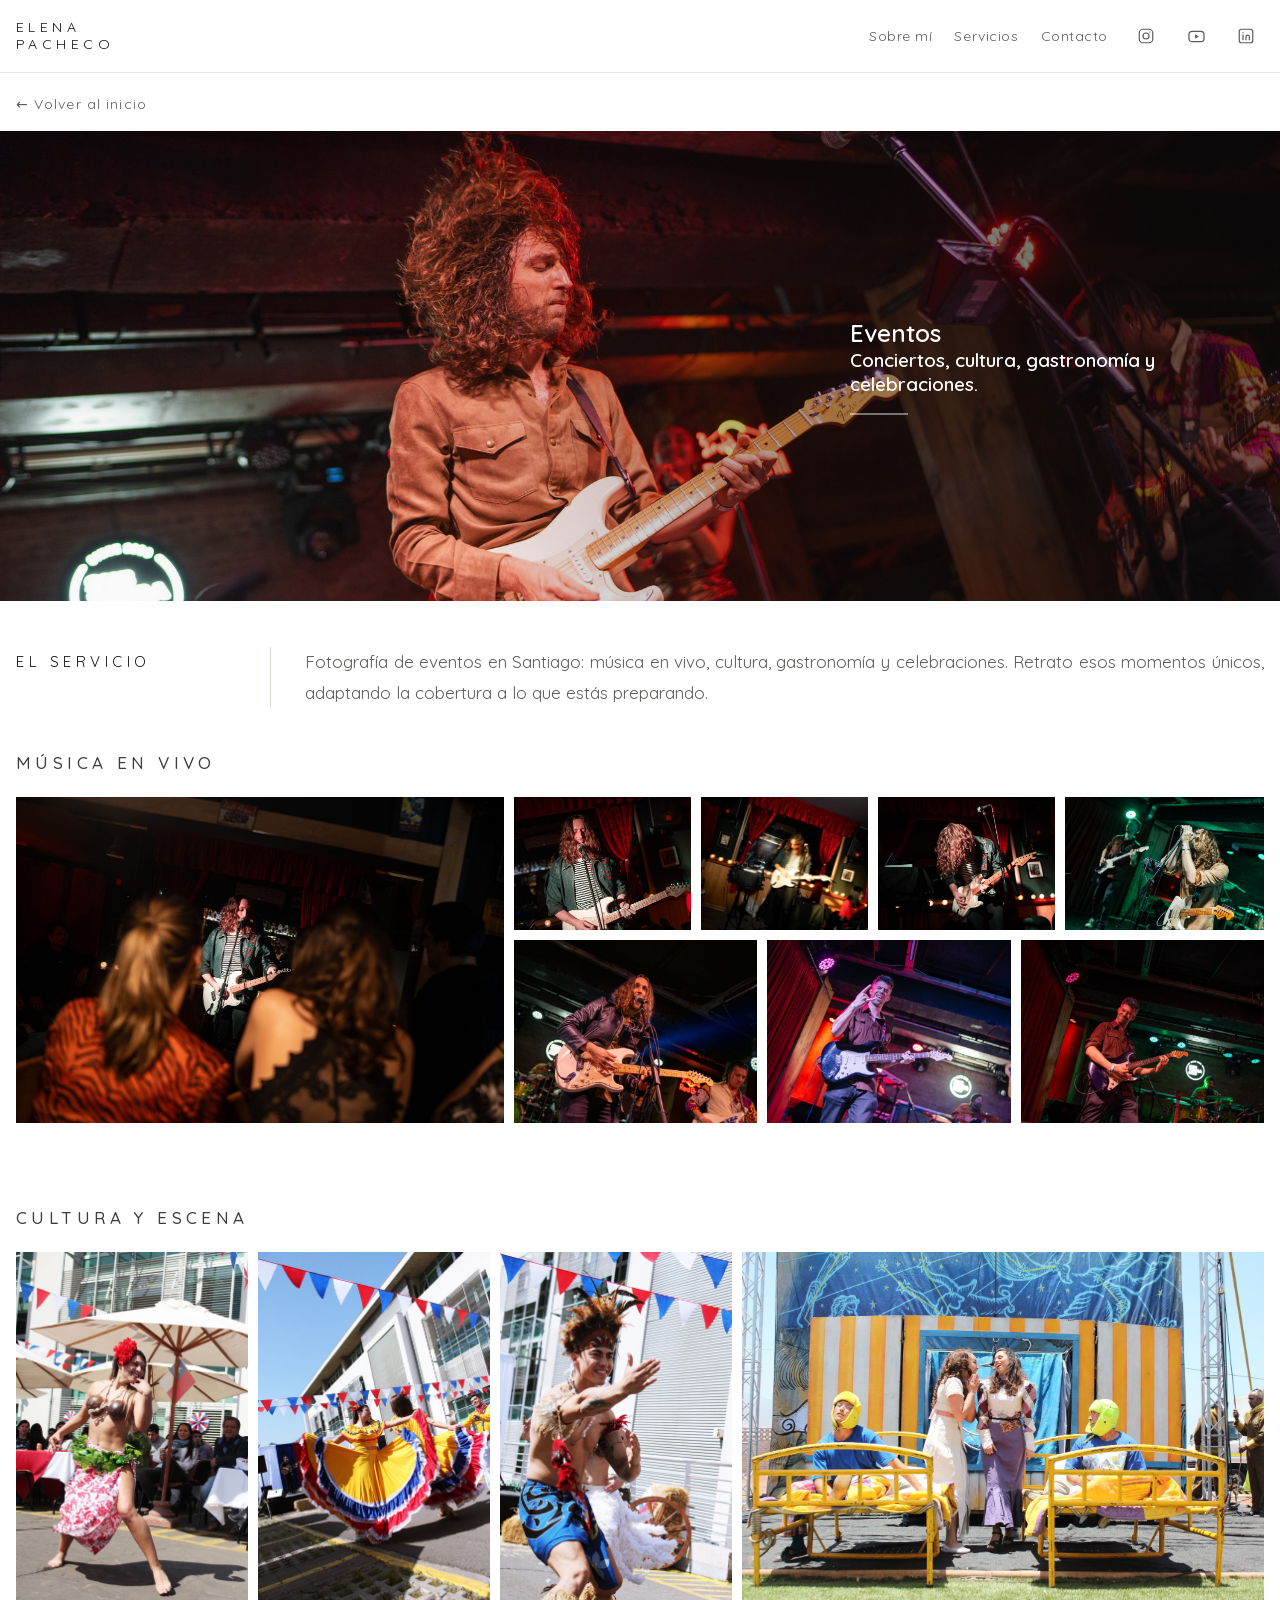
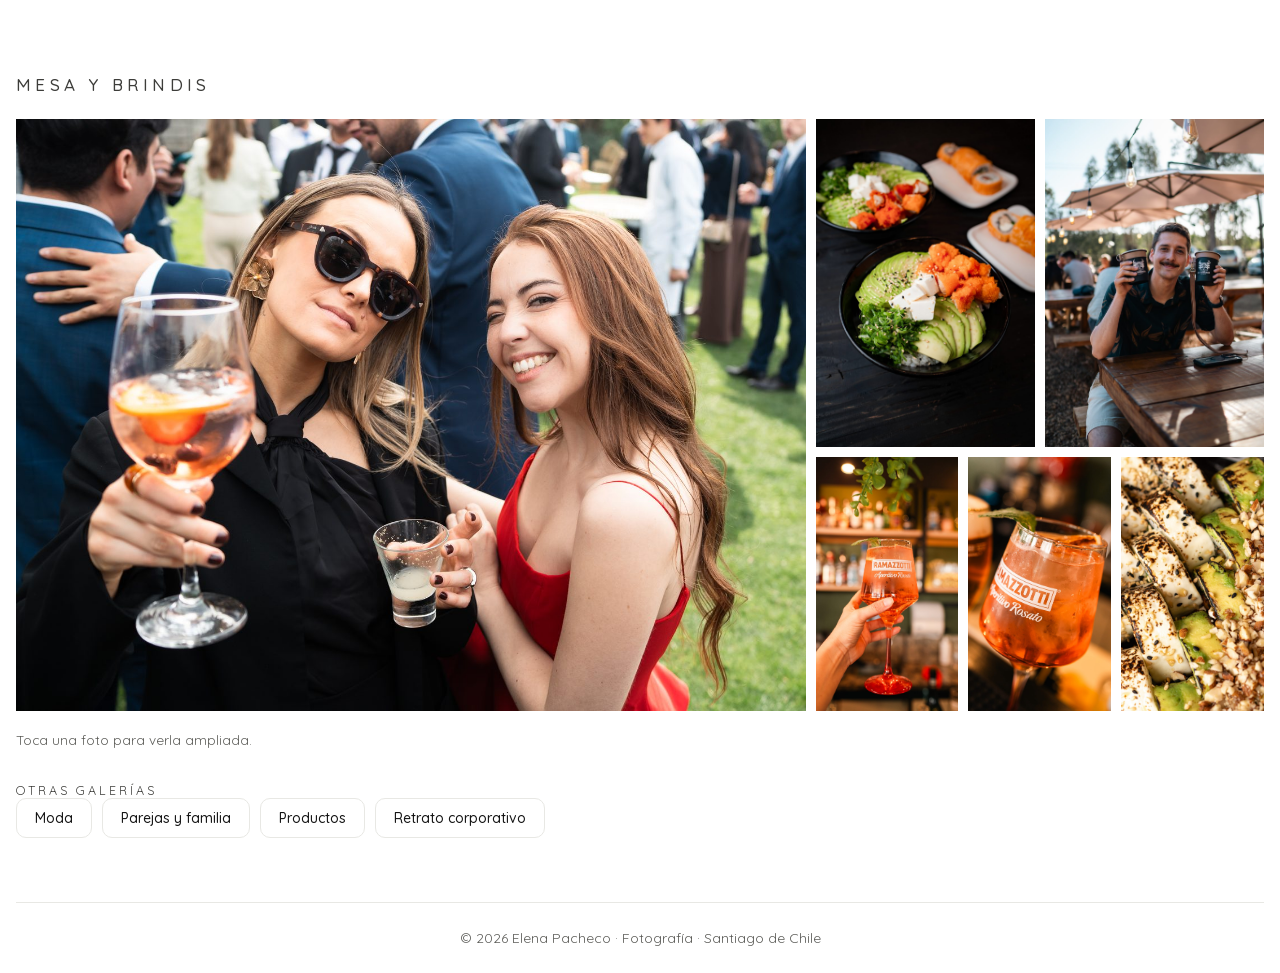
==== commit 30a5f2a2: "Update eventos.html" ====
--- a/eventos.html
+++ b/eventos.html
@@ -30,8 +30,8 @@
         <img src="photos/eventos-portada.jpg" alt="Guitarrista de pelo largo tocando guitarra eléctrica blanca en un escenario con luces rojas">
         <span class="galeria-banner-degradado"></span>
         <div class="galeria-banner-texto">
-            <h2>Eventos y otros</h2>
-            <p>Conciertos, cultura, gastronomía y celebraciones.</p>
+            <h1>Eventos</h1>
+            <h3>Conciertos, cultura, gastronomía y celebraciones.</h3>
         </div>
     </div>
     <div class="galeria-servicio">
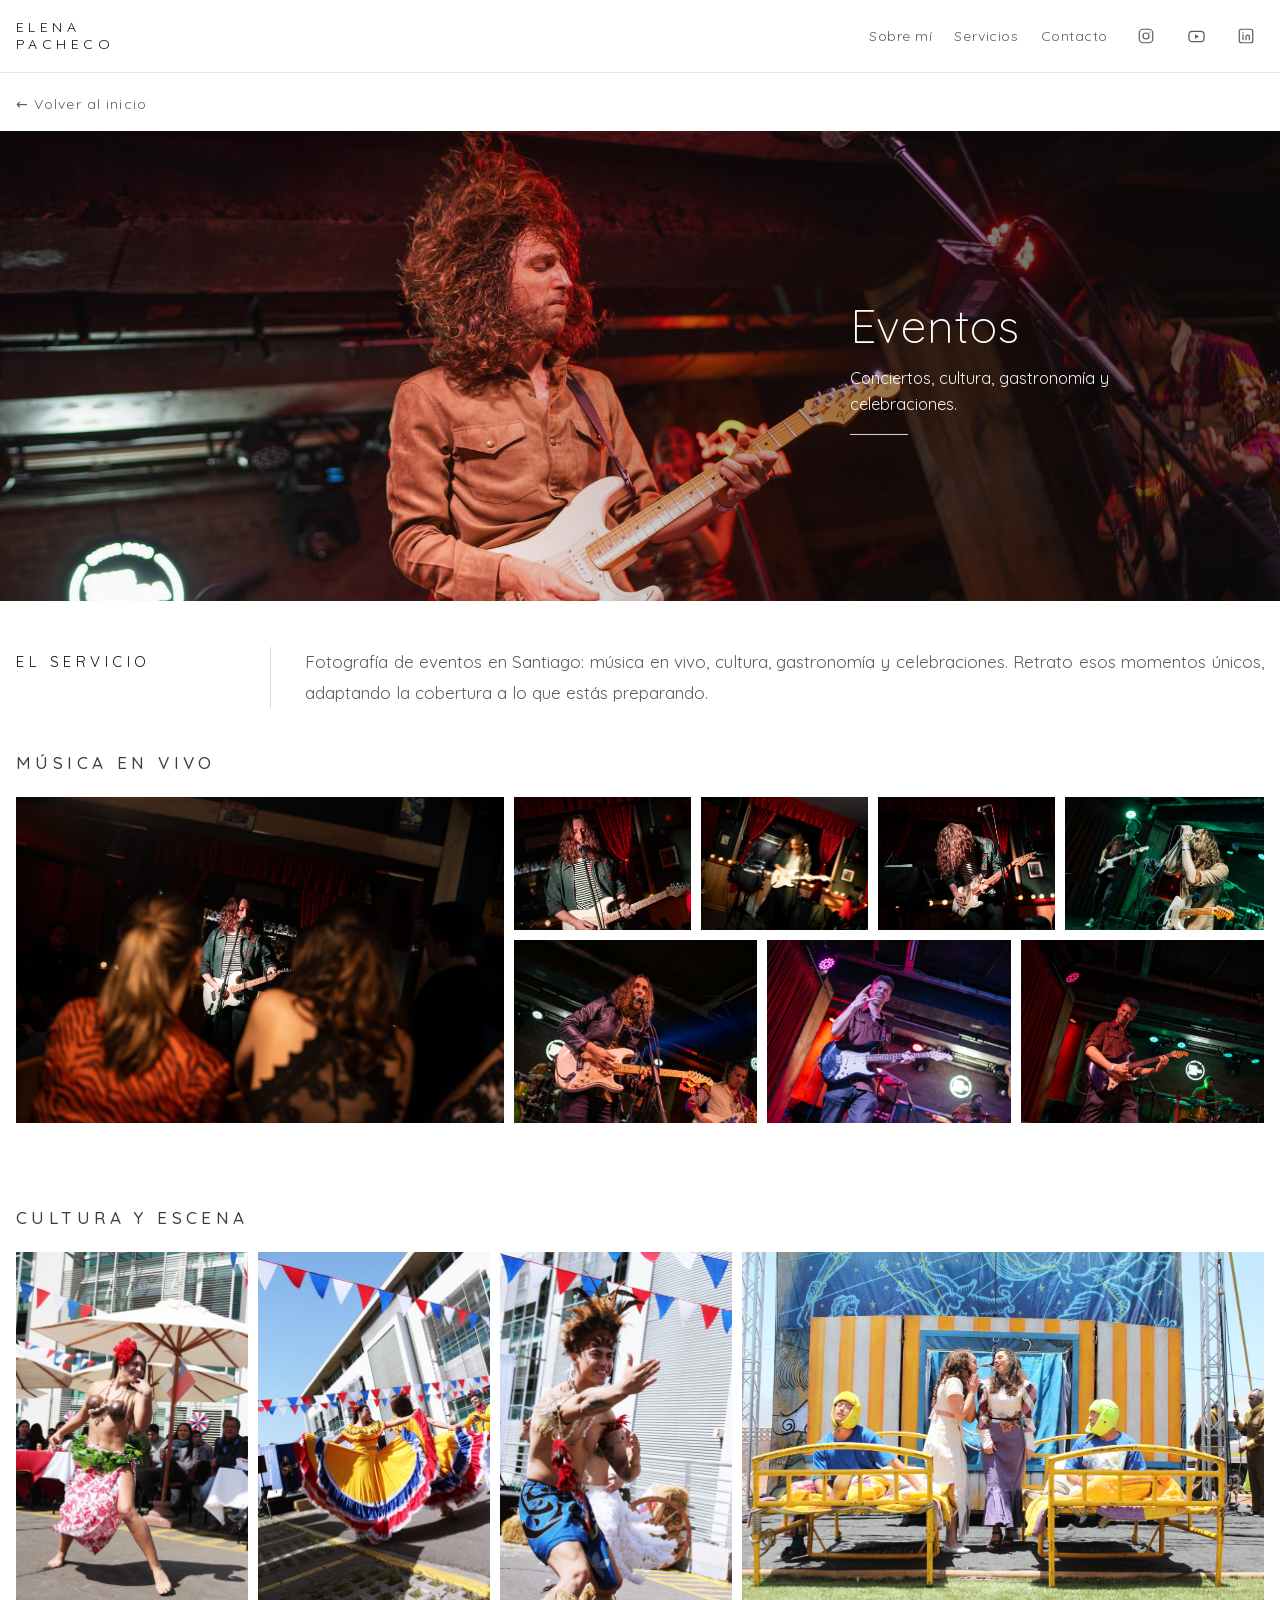
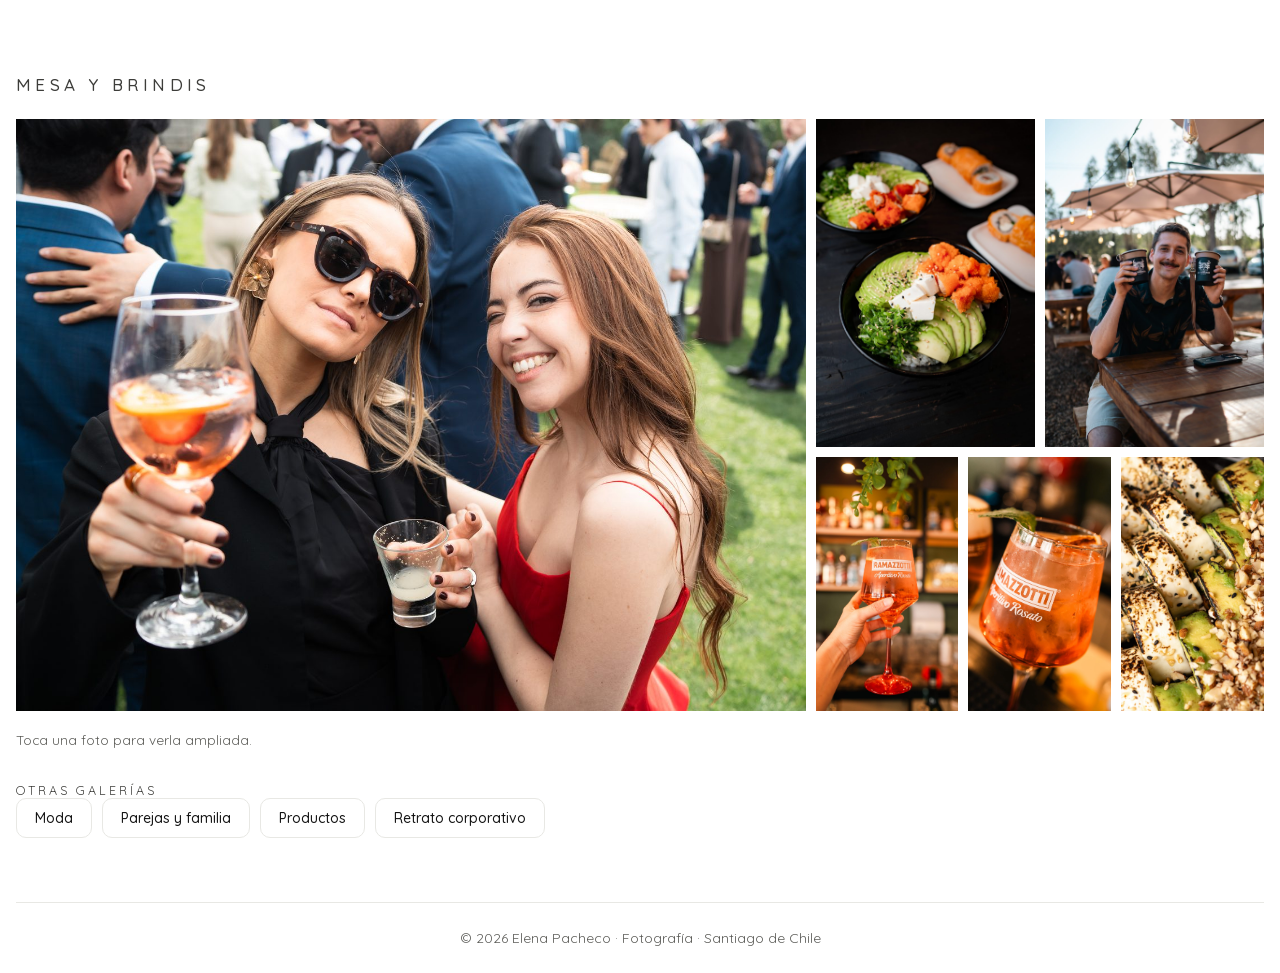
==== commit 548f2ae3: "Update eventos.html" ====
--- a/eventos.html
+++ b/eventos.html
@@ -30,8 +30,8 @@
         <img src="photos/eventos-portada.jpg" alt="Guitarrista de pelo largo tocando guitarra eléctrica blanca en un escenario con luces rojas">
         <span class="galeria-banner-degradado"></span>
         <div class="galeria-banner-texto">
-            <h1>Eventos</h1>
-            <h3>Conciertos, cultura, gastronomía y celebraciones.</h3>
+            <h2>Eventos</h2>
+            <p>Conciertos, cultura, gastronomía y celebraciones.</p>
         </div>
     </div>
     <div class="galeria-servicio">
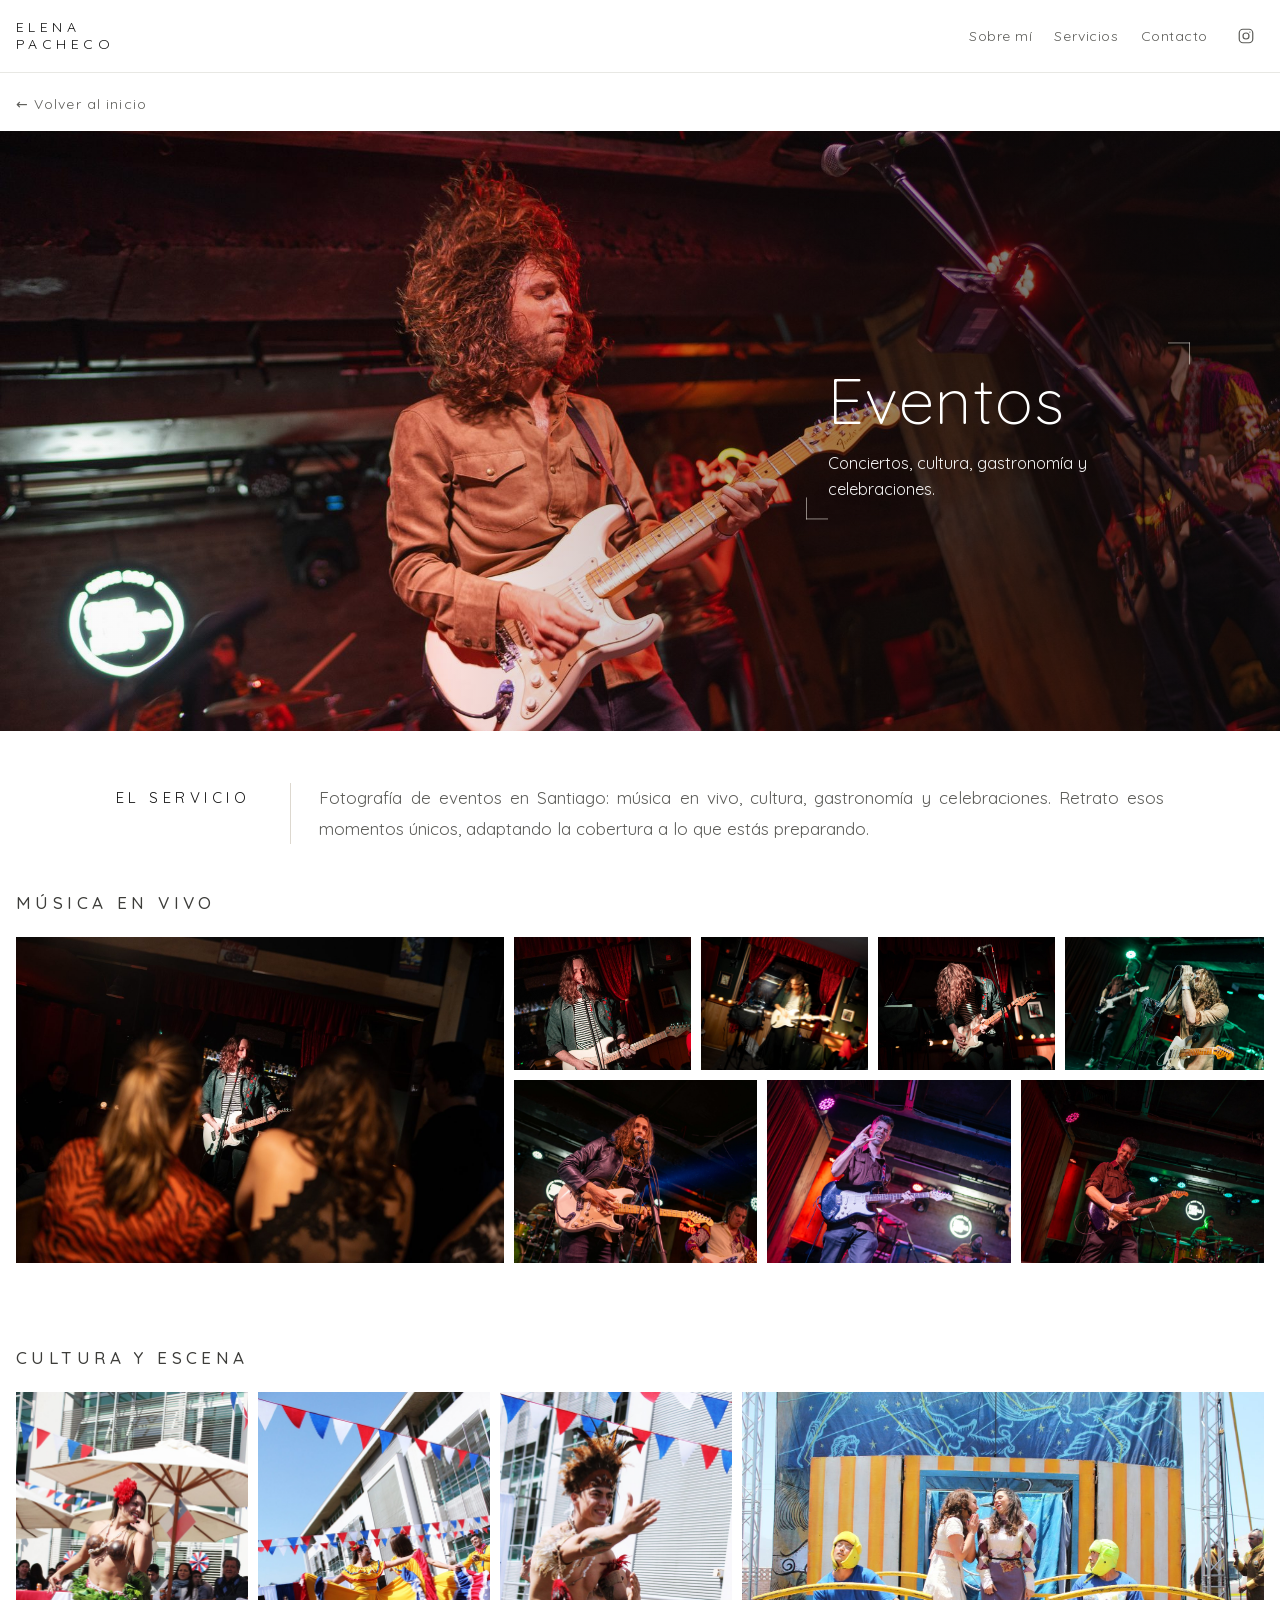
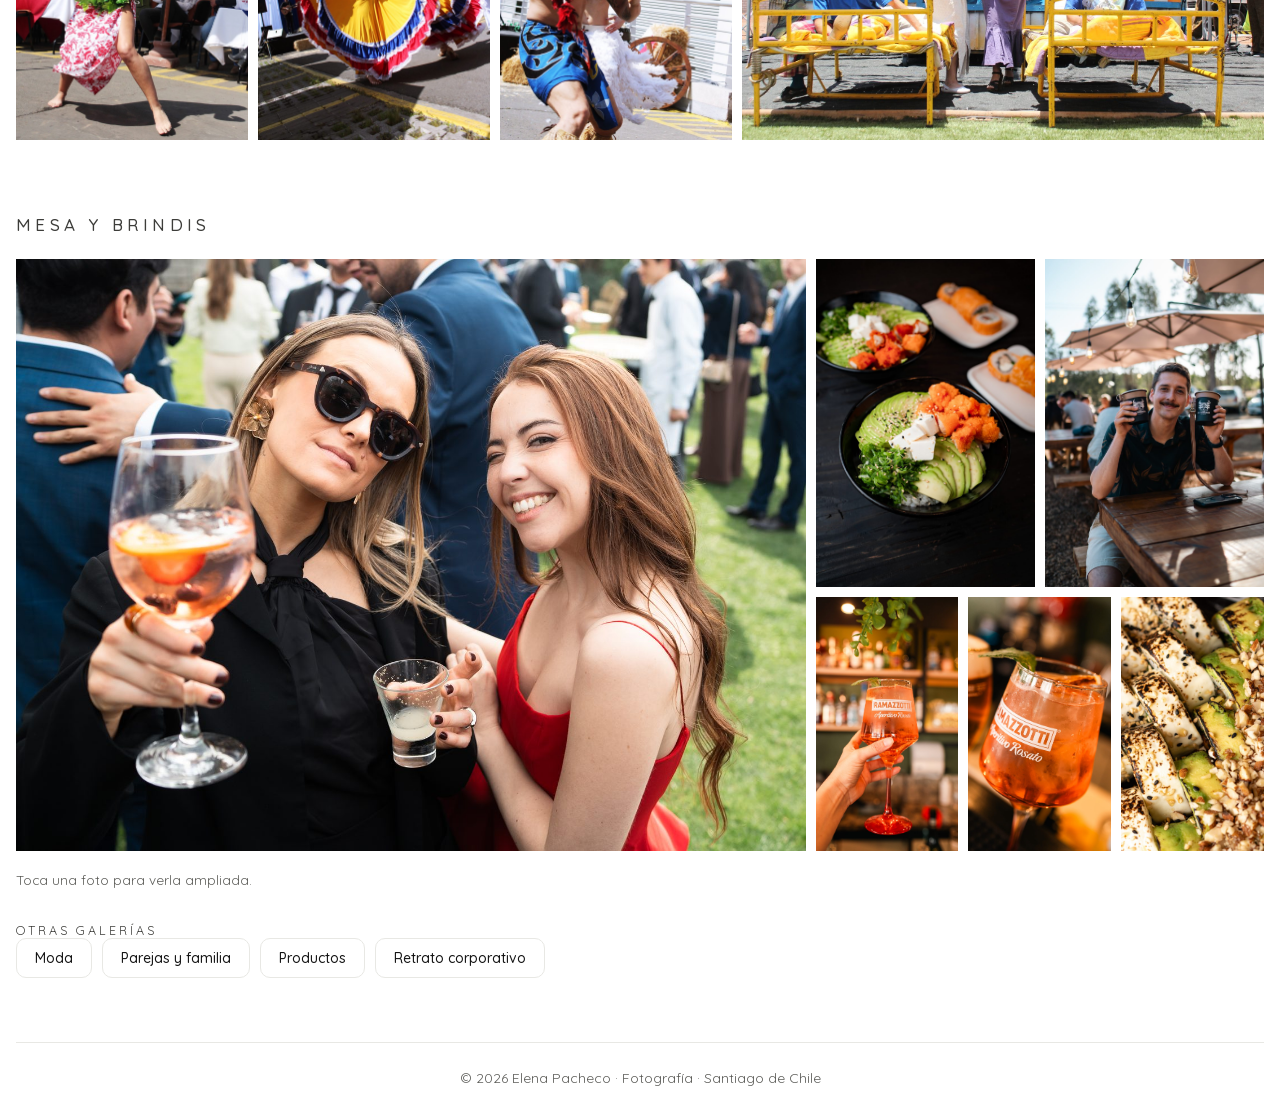
==== commit 02fdd9b2: "Add files via upload" ====
--- a/eventos.html
+++ b/eventos.html
@@ -18,8 +18,6 @@
     </nav>
     <div class="sociales">
         <a href="https://www.instagram.com/byele.studio/" target="_blank" rel="noreferrer" aria-label="Instagram de Elena (@byele.studio)"><svg width="18" height="18" viewBox="0 0 24 24" fill="none" stroke="currentColor" stroke-width="1.6" aria-hidden="true"><rect x="3" y="3" width="18" height="18" rx="5"/><circle cx="12" cy="12" r="4"/><circle cx="17.2" cy="6.8" r="0.9" fill="currentColor" stroke="none"/></svg></a>
-        <a href="https://www.youtube.com/" target="_blank" rel="noreferrer" aria-label="YouTube de Elena"><svg width="19" height="19" viewBox="0 0 24 24" fill="none" stroke="currentColor" stroke-width="1.6" aria-hidden="true"><rect x="2.5" y="5.5" width="19" height="13" rx="4"/><path d="M10.2 9.3v5.4l4.8-2.7z" fill="currentColor" stroke="none"/></svg></a>
-        <a href="https://www.linkedin.com/" target="_blank" rel="noreferrer" aria-label="LinkedIn de Elena"><svg width="18" height="18" viewBox="0 0 24 24" fill="none" stroke="currentColor" stroke-width="1.6" aria-hidden="true"><rect x="3" y="3" width="18" height="18" rx="3"/><path d="M8 10.4V17M8 7.6v.1M12 17v-3.6c0-1.5 1-2.5 2.3-2.5s2.2 1 2.2 2.5V17" stroke-linecap="round"/></svg></a>
     </div>
 </header>
 
--- a/style.css
+++ b/style.css
@@ -105,7 +105,7 @@
 }
 .hero-titulo {
     margin: 0;
-    font-family: var(--ds-font-text); font-weight: 350;
+    font-family: var(--ds-font-text); font-weight: 300;
     font-size: clamp(46px, 7vw, 76px); line-height: 1.12;
     letter-spacing: 0.01em;
     color: #f3eee6;
@@ -131,7 +131,7 @@
 }
 .seccion-titulo {
     margin: 0 0 22px;
-    font-family: var(--ds-font-text); font-weight: 500;
+    font-family: var(--ds-font-text); font-weight: 300;
     font-size: clamp(32px, 3.4vw, 38px); letter-spacing: 0.02em;
     color: var(--ds-ink);
 }
@@ -204,18 +204,18 @@
 .nota-muestra { color: var(--ambar) !important; font-size: 12.5px !important; letter-spacing: 0.04em; }
 
 /* ---------- Contacto ---------- */
-.contacto { border-top: 1px solid var(--ds-hairline); padding-top: 40px; }
-.contacto-titulo {
+.contacto { border-top: 1px solid var(--ds-hairline); padding-top: 56px; }
+.sitio .contacto-titulo {
     margin: 0 0 24px;
-    font-family: var(--ds-font-text); font-weight: 350;
+    font-family: var(--ds-font-text); font-weight: 300;
     font-size: clamp(36px, 6vw, 56px); line-height: 1.18;
     letter-spacing: 0.01em;
 }
 .contacto-grid { display: grid; grid-template-columns: 1.05fr 0.95fr; gap: 56px; align-items: start; }
-.contacto-intro { margin: 0 0 38px; color: var(--ds-ink-2); font-size: 16px; line-height: 1.75; text-align: justify; hyphens: manual; }
+.sitio .contacto-intro { margin: 0 0 48px; color: var(--ds-ink-2); font-size: 16px; line-height: 1.75; text-align: justify; hyphens: manual; }
 .contacto-datos { margin-bottom: 26px; border-top: 1px solid var(--ds-hairline); }
 .contacto-fila {
-    display: flex; gap: 18px; padding: 20px 2px;
+    display: flex; gap: 18px; padding: 26px 2px;
     border-bottom: 1px solid var(--ds-hairline);
     color: var(--ds-ink); font-size: 15px;
 }
@@ -288,7 +288,7 @@
 .volver:hover { color: var(--ambar-suave); }
 .galeria-titulo {
     margin: 0;
-    font-family: var(--ds-font-text); font-weight: 500;
+    font-family: var(--ds-font-text); font-weight: 300;
     font-size: clamp(38px, 5vw, 58px); letter-spacing: 0.02em;
     line-height: 1.22;
 }
@@ -386,7 +386,20 @@
     .collage img:nth-child(3) { grid-column: 2; grid-row: 2; }
     .collage img:nth-child(4) { grid-column: 1 / 3; grid-row: 3; height: auto; aspect-ratio: 4 / 5; object-position: 50% 25%; }
     .contacto-label { min-width: 86px; }
-    .contacto-grid { grid-template-columns: 1fr; gap: 40px; }
+    .contacto { border-top: none; padding-top: 10px; }
+    .contacto-grid { display: flex; flex-direction: column; row-gap: 0; }
+    .contacto-izquierda, .contacto-datos { display: contents; }
+    .contacto-instagram { order: 1; margin: 26px 0 40px; }
+    .contacto-titulo { order: 2; }
+    .contacto-intro { order: 3; }
+    .contacto-datos .contacto-fila { order: 4; }
+    .contacto-datos .contacto-fila:first-child { border-top: 1px solid var(--ds-hairline); }
+    .contacto-form { order: 5; margin-top: 26px; }
+    .sobre-mi { display: flex; flex-direction: column; row-gap: 18px; }
+    .sobre-mi-texto { display: contents; }
+    .sobre-mi-texto .seccion-titulo { order: 1; margin-bottom: 0; }
+    .sobre-mi-foto { order: 2; }
+    .sobre-mi-texto p, .sobre-mi-texto h3 { order: 3; }
 }
 
 .galeria-subtitulo {
@@ -430,7 +443,7 @@
 .galeria-banner {
     position: relative; overflow: hidden;
     width: 100vw; margin-left: calc(50% - 50vw); margin-right: calc(50% - 50vw);
-    height: clamp(300px, 42vw, 470px); margin-bottom: 0;
+    height: clamp(340px, 48vw, 600px); margin-bottom: 0;
 }
 .galeria-banner img { width: 100%; height: 100%; object-fit: cover; object-position: 50% 22%; display: block; }
 .galeria-banner-degradado {
@@ -440,21 +453,27 @@
 .galeria-banner-texto {
     position: absolute; right: 7%; top: 50%; transform: translateY(-50%);
     max-width: 340px; color: #fff; text-align: left;
+    padding: 18px 22px;
+    background:
+        linear-gradient(rgba(239, 233, 224, 0.55), rgba(239, 233, 224, 0.55)) top right / 22px 1px,
+        linear-gradient(rgba(239, 233, 224, 0.55), rgba(239, 233, 224, 0.55)) top right / 1px 22px,
+        linear-gradient(rgba(239, 233, 224, 0.55), rgba(239, 233, 224, 0.55)) bottom left / 22px 1px,
+        linear-gradient(rgba(239, 233, 224, 0.55), rgba(239, 233, 224, 0.55)) bottom left / 1px 22px;
+    background-repeat: no-repeat;
 }
 .galeria-banner-texto h2 {
     margin: 0 0 10px; color: #fff;
     font-family: var(--ds-font-text); font-weight: 300;
-    font-size: clamp(34px, 4vw, 46px); letter-spacing: 0.02em;
-}
-.galeria-banner-texto::after { content: ''; display: block; width: 58px; height: 1px; background: rgba(255,255,255,0.85); margin-top: 18px; }
+    font-size: clamp(42px, 5vw, 64px); letter-spacing: 0.02em;
+}
 .galeria-banner-texto p { margin: 0; font-size: 16.5px; line-height: 1.55; color: rgba(255,255,255,0.94); }
 .galeria-servicio {
-    display: grid; grid-template-columns: 220px 1fr; gap: 34px;
-    margin: 46px 0 44px; align-items: start;
+    display: grid; grid-template-columns: auto minmax(0, 1fr); gap: 40px;
+    margin: 52px 8% 48px; align-items: start;
 }
 .galeria-servicio .etiqueta { font-size: 15px; letter-spacing: 0.3em; color: var(--grafito); margin: 5px 0 0; }
 .galeria-servicio-texto {
-    margin: 0; border-left: 1px solid #ddd8cf; padding-left: 34px;
+    margin: 0; border-left: 1px solid #ddd8cf; padding-left: 28px;
     color: var(--ds-ink-2); font-size: 17px; line-height: 1.8;
     text-align: justify; hyphens: manual;
 }
@@ -467,6 +486,7 @@
 .collage-grid > .collage-duo { flex: 0 0 100%; }
 .editorial .collage-duo { display: flex; gap: 10px; align-items: flex-start; }
 .editorial .collage-duo .collage-foto--grande { flex: 0 0 auto; }
+.collage-duo--reves .collage-col { order: -1; }
 .editorial .collage-col { flex: 1 1 auto; display: flex; flex-wrap: wrap; gap: 10px; align-content: center; }
 .editorial .collage-col::after { content: ''; flex-grow: 1000000; }
 .editorial .collage-col .collage-foto { flex: calc(var(--ar, 1) * 100) 1 calc(var(--ar, 1) * 150px); min-width: 0; height: auto; }
@@ -478,6 +498,8 @@
 .galeria-banner--izq .galeria-banner-degradado { background: linear-gradient(270deg, rgba(10,10,10,0.02) 30%, rgba(10,10,10,0.58) 78%); }
 .galeria-banner--abajo .galeria-banner-texto { left: 7%; right: auto; top: auto; bottom: 36px; transform: none; max-width: 460px; }
 .galeria-banner--abajo .galeria-banner-degradado { background: linear-gradient(0deg, rgba(10,10,10,0.6) 8%, rgba(10,10,10,0.05) 55%); }
+/* Banner sobre foto clara (retrato): degradado reforzado a la derecha para texto blanco legible */
+.galeria-banner--claro .galeria-banner-degradado { background: linear-gradient(90deg, rgba(10,10,10,0.04) 22%, rgba(10,10,10,0.42) 58%, rgba(10,10,10,0.68) 88%); }
 /* Banner con titulo al pie dentro de la foto (retrato): blanco, chico, sin tapar caras */
 .galeria-banner--pie .galeria-banner-texto { left: 7%; right: auto; top: auto; bottom: 20px; transform: none; max-width: 420px; }
 .galeria-banner--pie .galeria-banner-texto h2 { font-size: clamp(22px, 2.4vw, 30px); margin-bottom: 4px; }
@@ -490,6 +512,7 @@
 .galeria-banner--eventos > img { object-position: 50% 25%; }
 .galeria-banner--parejas > img { object-position: 50% 42%; }
 .galeria-banner--productos > img { object-position: 50% 50%; }
+.galeria-banner--retrato > img { object-position: 50% 25%; }
 @media (max-width: 767px) {
     .editorial .collage-duo { gap: 6px; }
     .editorial .collage-col { gap: 6px; }
@@ -502,13 +525,28 @@
     .galeria-banner--izq .galeria-banner-degradado { background: linear-gradient(0deg, rgba(10,10,10,0.62) 8%, rgba(10,10,10,0.08) 55%); }
 }
 @media (max-width: 767px) {
-    .galeria-banner { height: 320px; }
+    .galeria-banner { height: 380px; }
     .galeria-banner img { object-position: 62% 20%; }
     .galeria-banner-degradado { background: linear-gradient(0deg, rgba(10,10,10,0.62) 8%, rgba(10,10,10,0.08) 55%); }
+    .galeria-banner-degradado {
+        background:
+            linear-gradient(to top, rgba(10,10,10,0.5), rgba(10,10,10,0) 55%),
+            linear-gradient(90deg, rgba(10,10,10,0.02) 30%, rgba(10,10,10,0.58) 78%);
+    }
+    .galeria-banner--claro .galeria-banner-degradado {
+        background:
+            linear-gradient(to top, rgba(10,10,10,0.62), rgba(10,10,10,0.18) 50%, rgba(10,10,10,0) 70%),
+            linear-gradient(90deg, rgba(10,10,10,0.04) 22%, rgba(10,10,10,0.42) 58%, rgba(10,10,10,0.68) 88%);
+    }
+    .galeria-banner--productos > img { object-position: 35% 50%; }
+    .galeria-banner--retrato > img { object-position: 12% 25%; }
+    .galeria-banner--retrato .galeria-banner-texto { text-align: right; }
+    .galeria-banner--retrato .galeria-banner-texto h2 { max-width: 250px; margin-left: auto; }
+    .galeria-banner--retrato .galeria-banner-texto::after { margin-left: auto; }
     .galeria-banner-texto { left: 22px; right: 22px; top: auto; bottom: 22px; transform: none; max-width: none; }
-    .galeria-banner-texto h2 { font-size: 30px; margin-bottom: 6px; }
+    .galeria-banner-texto h2 { font-size: 34px; margin-bottom: 6px; }
     .galeria-banner-texto p { font-size: 14.5px; }
-    .galeria-servicio { grid-template-columns: 1fr; gap: 12px; margin: 34px 0 30px; }
+    .galeria-servicio { grid-template-columns: 1fr; gap: 12px; margin: 38px 24px 34px; }
     .galeria-servicio-texto { border-left: none; padding-left: 0; }
     .editorial .collage-grid { gap: 6px; }
     .editorial .collage-grupo + .collage-grupo { margin-top: 44px; }
